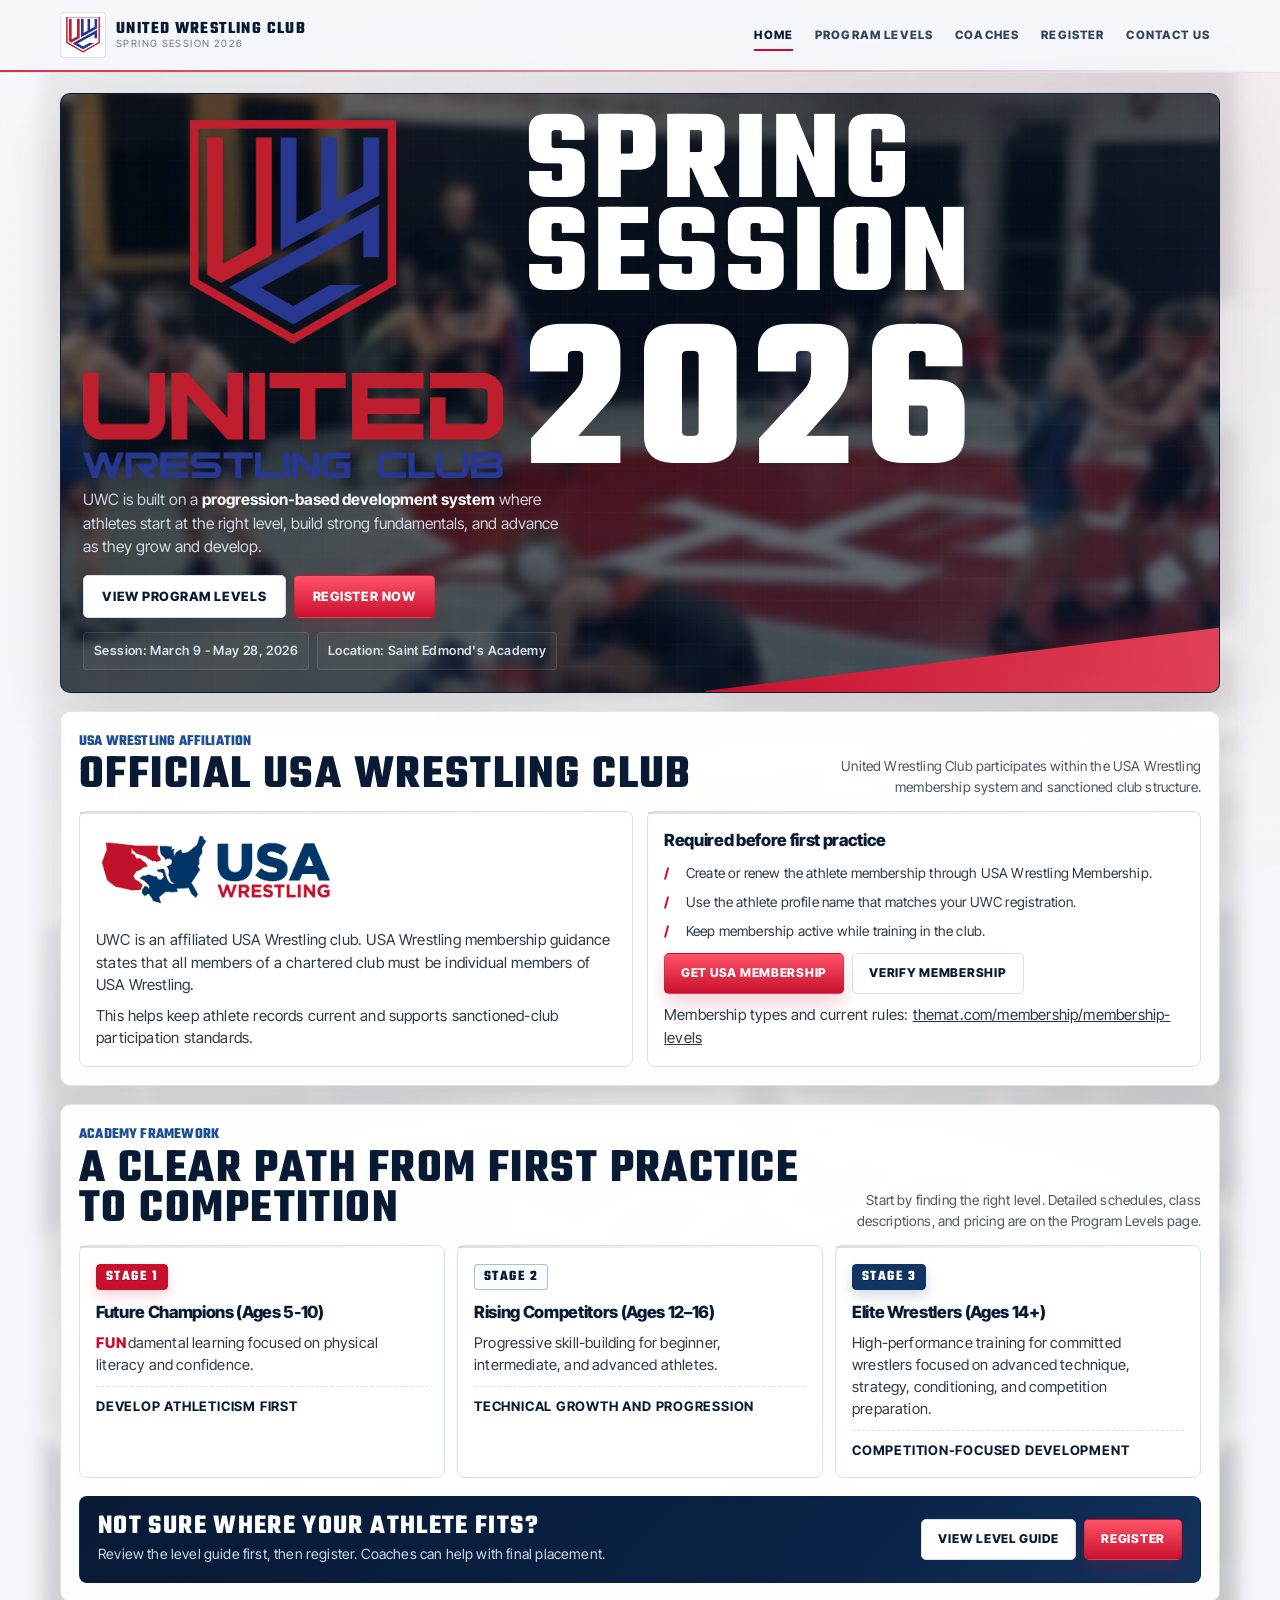
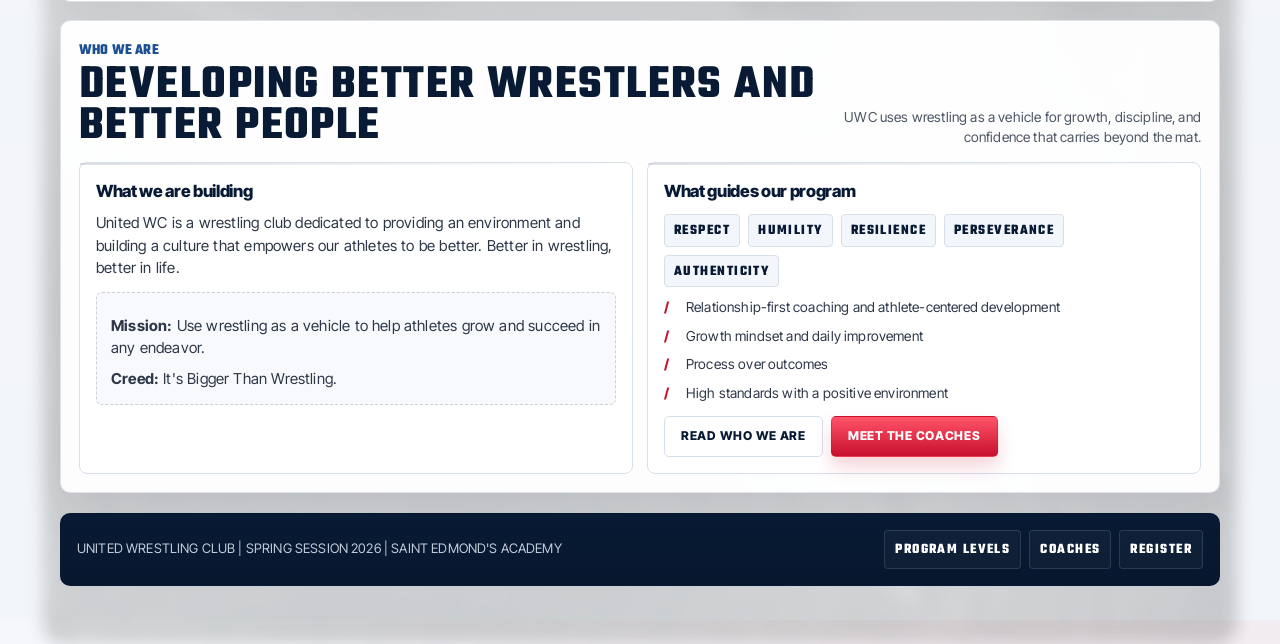
==== index.html @ 5d58609e "Apply Critter coach photo class and refresh CSS cache version" ====
<!DOCTYPE html>
<html lang="en">
<head>
  <meta charset="UTF-8" />
  <meta name="viewport" content="width=device-width, initial-scale=1.0" />
  <title>United Wrestling Club | Spring Session 2026</title>
  <meta
    name="description"
    content="United Wrestling Club Spring Session 2026. A clear youth wrestling development pathway with age-based progression. Register now for Spring Session 2026 applications."
  />
  <link rel="preconnect" href="https://fonts.googleapis.com" />
  <link rel="preconnect" href="https://fonts.gstatic.com" crossorigin />
  <link
    href="https://fonts.googleapis.com/css2?family=Inter+Tight:wght@400;500;600;700;800&amp;family=Teko:wght@500;600;700&amp;display=swap"
    rel="stylesheet"
  />
  <link rel="icon" type="image/png" sizes="32x32" href="/assets/favicon-32.png?v=2" />
  <link rel="icon" type="image/png" sizes="16x16" href="/assets/favicon-16.png?v=2" />
  <link rel="shortcut icon" href="/favicon.png?v=2" />
  <link rel="apple-touch-icon" sizes="180x180" href="/apple-touch-icon.png?v=2" />
  <link rel="stylesheet" href="styles.css?v=usa-red-29" />
</head>
<body>
  <header class="site-header">
    <div class="container nav-shell">
      <a class="brand" href="index.html" aria-label="United Wrestling Club home">
        <span class="brand-mark">
          <img src="assets/uwc-mark.png" alt="" aria-hidden="true" />
        </span>
        <span class="brand-copy">
          <strong>United Wrestling Club</strong>
          <span>Spring Session 2026</span>
        </span>
      </a>

      <nav class="site-nav" aria-label="Primary navigation">
        <a class="nav-link is-active" href="index.html" aria-current="page">HOME</a>
        <a class="nav-link" href="program.html">PROGRAM LEVELS</a>
        <a class="nav-link" href="team.html">COACHES</a>
        <a class="nav-link" href="contact.html">REGISTER</a>
        <a class="nav-link" href="contact.html#contact-us">CONTACT US</a>
      </nav>

    </div>
  </header>

  <main class="container page-shell">
    <section class="hero" aria-labelledby="hero-title">
      <div class="hero-photo-bg" aria-hidden="true"></div>
      <div class="hero-grid hero-grid-single">
        <div>
          <h1 id="hero-title">
            <span class="hero-title-lockup">
              <img class="hero-title-logo" src="assets/uwc-logo.png" alt="United Wrestling Club logo" />
              <span class="hero-title-text">
                <span class="hero-title-main">Spring Session</span>
                <span class="hero-year">2026</span>
              </span>
            </span>
          </h1>
          <p class="hero-copy">
            UWC is built on a <strong>progression-based development system</strong> where athletes
            start at the right level, build strong fundamentals, and advance as they grow and
            develop.
          </p>
          <div class="hero-actions">
            <a class="btn btn-lg btn-secondary" href="program.html">View Program Levels</a>
            <a class="btn btn-lg btn-primary" href="contact.html">Register Now</a>
          </div>

          <div class="hero-meta" aria-label="Key session details">
            <div class="meta-row">
              <span class="meta-chip">Session: March 9 - May 28, 2026</span>
              <a class="meta-chip meta-chip-link" href="location.html" aria-label="View map, parking, and entry details for Saint Edmond's Academy">
                Location: Saint Edmond's Academy
              </a>
            </div>
          </div>
        </div>
      </div>

    </section>

    <section class="section usa-membership-section" id="usa-membership" aria-labelledby="usa-membership-title">
      <div class="section-head">
        <div>
          <p class="section-kicker">USA Wrestling Affiliation</p>
          <h2 class="section-title" id="usa-membership-title">Official USA Wrestling club</h2>
        </div>
        <p class="section-note">
          United Wrestling Club participates within the USA Wrestling membership system and sanctioned
          club structure.
        </p>
      </div>

      <div class="grid-2">
        <article class="card usa-card">
          <img class="usa-logo" src="assets/usa-wrestling-logo.png" alt="USA Wrestling logo" />
          <p>
            UWC is an affiliated USA Wrestling club. USA Wrestling membership guidance states that
            all members of a chartered club must be individual members of USA Wrestling.
          </p>
          <p class="usa-supporting-note">
            This helps keep athlete records current and supports sanctioned-club participation standards.
          </p>
        </article>

        <article class="card usa-card">
          <h3>Required before first practice</h3>
          <ul class="check-list">
            <li>Create or renew the athlete membership through USA Wrestling Membership.</li>
            <li>Use the athlete profile name that matches your UWC registration.</li>
            <li>Keep membership active while training in the club.</li>
          </ul>
          <div class="hero-actions" style="margin-top:12px;">
            <a class="btn btn-md btn-primary" href="https://www.usawmembership.com/login" target="_blank" rel="noopener noreferrer">Get USA Membership</a>
            <a class="btn btn-md btn-secondary" href="https://www.usawmembership.com/verify_membership" target="_blank" rel="noopener noreferrer">Verify Membership</a>
          </div>
          <p class="micro" style="margin-top:10px;">
            Membership types and current rules: <a href="https://www.themat.com/membership/membership-levels" target="_blank" rel="noopener noreferrer">themat.com/membership/membership-levels</a>
          </p>
        </article>
      </div>
    </section>

    <section class="section" id="pipeline" aria-labelledby="pipeline-title">
      <div class="section-head">
        <div>
          <p class="section-kicker">Academy Framework</p>
          <h2 class="section-title" id="pipeline-title">A clear path from first practice to competition</h2>
        </div>
        <p class="section-note">
          Start by finding the right level. Detailed schedules, class descriptions, and pricing are on
          the Program Levels page.
        </p>
      </div>

      <div class="path-grid" aria-label="UWC athlete development pathway">
        <article class="path-card">
          <span class="path-label path-label-red">Stage 1</span>
          <h3>Future Champions (Ages 5-10)</h3>
          <p>
            <span class="fun-accent">FUN</span>damental learning focused on physical literacy and
            confidence.
          </p>
          <div class="time">Develop athleticism first</div>
        </article>

        <article class="path-card">
          <span class="path-label path-label-white">Stage 2</span>
          <h3>Rising Competitors (Ages 12–16)</h3>
          <p>
            Progressive skill-building for beginner, intermediate, and advanced athletes.
          </p>
          <div class="time">Technical growth and progression</div>
        </article>

        <article class="path-card">
          <span class="path-label path-label-blue">Stage 3</span>
          <h3>Elite Wrestlers (Ages 14+)</h3>
          <p>
            High-performance training for committed wrestlers focused on advanced technique, strategy,
            conditioning, and competition preparation.
          </p>
          <div class="time">Competition-focused development</div>
        </article>
      </div>

      <div class="cta-band">
        <div>
          <h3>Not sure where your athlete fits?</h3>
          <p>Review the level guide first, then register. Coaches can help with final placement.</p>
        </div>
        <div class="hero-actions">
          <a class="btn btn-md btn-secondary" href="program.html#levels">View Level Guide</a>
          <a class="btn btn-md btn-primary" href="contact.html">Register</a>
        </div>
      </div>
    </section>

    <section class="section" id="about-preview" aria-labelledby="about-preview-title">
      <div class="section-head">
        <div>
          <p class="section-kicker">Who We Are</p>
          <h2 class="section-title" id="about-preview-title">Developing better wrestlers and better people</h2>
        </div>
        <p class="section-note">
          UWC uses wrestling as a vehicle for growth, discipline, and confidence that carries beyond
          the mat.
        </p>
      </div>

      <div class="grid-2">
        <article class="card">
          <h3>What we are building</h3>
          <p>
            United WC is a wrestling club dedicated to providing an environment and building a culture
            that empowers our athletes to be better. Better in wrestling, better in life.
          </p>

          <div class="callout" style="margin-top:12px;">
            <p><strong>Mission:</strong> Use wrestling as a vehicle to help athletes grow and succeed in any endeavor.</p>
            <p><strong>Creed:</strong> It's Bigger Than Wrestling.</p>
          </div>
        </article>

        <article class="card">
          <h3>What guides our program</h3>
          <div class="badge-line">
            <span class="badge-soft">Respect</span>
            <span class="badge-soft">Humility</span>
            <span class="badge-soft">Resilience</span>
            <span class="badge-soft">Perseverance</span>
            <span class="badge-soft">Authenticity</span>
          </div>
          <ul class="check-list">
            <li>Relationship-first coaching and athlete-centered development</li>
            <li>Growth mindset and daily improvement</li>
            <li>Process over outcomes</li>
            <li>High standards with a positive environment</li>
          </ul>
          <div class="hero-actions" style="margin-top:12px;">
            <a class="btn btn-md btn-secondary" href="team.html#who-we-are">Read Who We Are</a>
            <a class="btn btn-md btn-primary" href="team.html">Meet the Coaches</a>
          </div>
        </article>
      </div>
    </section>

    <footer class="site-footer">
      <div class="footer-grid">
        <div class="footer-copy">
          United Wrestling Club | Spring Session 2026 | Saint Edmond's Academy
        </div>
        <div class="footer-links" aria-label="Footer links">
          <a href="program.html">PROGRAM LEVELS</a>
          <a href="team.html">COACHES</a>
          <a href="contact.html">REGISTER</a>
        </div>
      </div>
    </footer>
  </main>
</body>
</html>
---- styles.css ----
:root {
  --navy-950: #071427;
  --navy-900: #0b1f3d;
  --navy-800: #123462;
  --navy-700: #1d4f93;
  --navy-100: #eaf2ff;
  --navy-050: #f4f8ff;
  --ink-900: #0f1726;
  --ink-700: #334155;
  --ink-500: #64748b;
  --line: #dbe6f6;
  --line-strong: #c8d8f0;
  --orange-500: #c8102e;
  --orange-400: #ef233c;
  --white: #ffffff;
  --success: #1b8a5a;
  --danger: #b91c1c;
  --radius-sm: 12px;
  --radius-md: 18px;
  --radius-lg: 28px;
  --shadow-sm: 0 8px 18px rgba(14, 31, 56, 0.08);
  --shadow-md: 0 18px 40px rgba(10, 28, 56, 0.1);
  --shadow-lg: 0 32px 80px rgba(8, 19, 40, 0.14);
  --max-width: 1160px;
}

* {
  box-sizing: border-box;
}

html {
  scroll-behavior: smooth;
}

body {
  margin: 0;
  color: var(--ink-900);
  background:
    radial-gradient(circle at 8% 4%, rgba(18, 52, 98, 0.06), transparent 34%),
    radial-gradient(circle at 88% 10%, rgba(200, 16, 46, 0.12), transparent 36%),
    linear-gradient(180deg, #fbfdff 0%, #f5f9ff 45%, #f8fbff 100%);
  font-family: "Plus Jakarta Sans", sans-serif;
  line-height: 1.45;
}

body::before {
  content: "";
  position: fixed;
  inset: 0;
  pointer-events: none;
  opacity: 0.22;
  background-image:
    linear-gradient(rgba(10, 31, 61, 0.03) 1px, transparent 1px),
    linear-gradient(90deg, rgba(10, 31, 61, 0.03) 1px, transparent 1px);
  background-size: 28px 28px;
  mask-image: radial-gradient(circle at center, black 28%, transparent 100%);
}

a {
  color: inherit;
}

img {
  max-width: 100%;
  display: block;
}

.container {
  width: min(var(--max-width), 92vw);
  margin: 0 auto;
}

.site-header {
  position: sticky;
  top: 0;
  z-index: 40;
  backdrop-filter: blur(10px);
  background: rgba(248, 251, 255, 0.82);
  border-bottom: 1px solid rgba(200, 216, 240, 0.65);
}

.nav-shell {
  min-height: 74px;
  display: flex;
  align-items: center;
  justify-content: space-between;
  gap: 16px;
  padding: 10px 0;
}

.brand {
  display: inline-flex;
  align-items: center;
  gap: 12px;
  text-decoration: none;
  min-width: 0;
}

.brand-mark {
  width: 44px;
  height: 44px;
  border-radius: 12px;
  display: grid;
  place-items: center;
  background: linear-gradient(160deg, var(--navy-800), var(--navy-900));
  color: var(--white);
  box-shadow: inset 0 1px 0 rgba(255, 255, 255, 0.12);
  font-family: "Bebas Neue", sans-serif;
  letter-spacing: 1px;
  font-size: 1.35rem;
}

.brand-copy {
  display: grid;
  gap: 1px;
}

.brand-copy strong {
  color: var(--navy-900);
  font-size: 0.98rem;
  line-height: 1.1;
}

.brand-copy span {
  color: var(--ink-500);
  font-size: 0.78rem;
  line-height: 1.15;
}

.site-nav {
  display: flex;
  align-items: center;
  gap: 6px;
  flex-wrap: wrap;
  justify-content: center;
}

.nav-link {
  text-decoration: none;
  color: var(--ink-700);
  font-weight: 600;
  font-size: 0.93rem;
  padding: 9px 12px;
  border-radius: 999px;
  transition: background-color 120ms ease, color 120ms ease, transform 120ms ease;
}

.nav-link:hover {
  background: var(--white);
  color: var(--navy-900);
}

.nav-link.is-active {
  color: var(--navy-900);
  background: rgba(18, 52, 98, 0.08);
}

.header-actions {
  display: flex;
  align-items: center;
  gap: 10px;
}

.btn {
  display: inline-flex;
  align-items: center;
  justify-content: center;
  gap: 8px;
  border: 1px solid transparent;
  border-radius: 999px;
  text-decoration: none;
  font-weight: 700;
  line-height: 1;
  cursor: pointer;
  transition: transform 120ms ease, box-shadow 120ms ease, background-color 120ms ease, border-color 120ms ease;
}

.btn:hover {
  transform: translateY(-1px);
}

.btn:focus-visible {
  outline: 3px solid rgba(29, 79, 147, 0.28);
  outline-offset: 2px;
}

.btn-sm {
  padding: 11px 14px;
  font-size: 0.9rem;
}

.btn-md {
  padding: 13px 18px;
  font-size: 0.95rem;
}

.btn-lg {
  padding: 14px 20px;
  font-size: 0.98rem;
}

.btn-primary {
  color: #081a34;
  background: linear-gradient(180deg, var(--orange-400), var(--orange-500));
  box-shadow: 0 10px 24px rgba(200, 16, 46, 0.24);
}

.btn-secondary {
  color: var(--navy-900);
  background: var(--white);
  border-color: var(--line);
  box-shadow: var(--shadow-sm);
}

.btn-ghost {
  color: var(--navy-900);
  background: rgba(18, 52, 98, 0.05);
  border-color: rgba(18, 52, 98, 0.1);
}

.pill {
  display: inline-flex;
  align-items: center;
  gap: 8px;
  padding: 7px 12px;
  border-radius: 999px;
  border: 1px solid rgba(18, 52, 98, 0.12);
  color: var(--navy-800);
  background: rgba(18, 52, 98, 0.04);
  font-weight: 700;
  font-size: 0.82rem;
  letter-spacing: 0.02em;
}

.pill::before {
  content: "";
  width: 8px;
  height: 8px;
  border-radius: 999px;
  background: var(--orange-500);
  box-shadow: 0 0 0 5px rgba(200, 16, 46, 0.16);
}

.page-shell {
  position: relative;
  z-index: 1;
  padding: 22px 0 44px;
}

.page-shell > * {
  position: relative;
  z-index: 1;
}

.page-shell::before {
  content: "";
  position: absolute;
  inset: 8px 0 8px 0;
  z-index: 0;
  pointer-events: none;
  border-radius: 20px;
  background:
    radial-gradient(circle at 18% 20%, rgba(255, 255, 255, 0.72), rgba(255, 255, 255, 0.38) 44%, rgba(255,255,255,0.10) 72%),
    url("assets/Kids.png") center center / cover no-repeat;
  filter: blur(8px) saturate(0.95);
  transform: scale(1.03);
  opacity: 0.24;
}

.hero {
  position: relative;
  overflow: hidden;
  border-radius: var(--radius-lg);
  border: 1px solid rgba(200, 216, 240, 0.9);
  background:
    radial-gradient(circle at 85% 16%, rgba(200, 16, 46, 0.16), transparent 44%),
    linear-gradient(180deg, rgba(255, 255, 255, 0.95), rgba(244, 248, 255, 0.92));
  box-shadow: var(--shadow-lg);
}

.hero::before {
  content: "";
  position: absolute;
  right: -120px;
  top: -120px;
  width: 340px;
  height: 340px;
  border-radius: 999px;
  background: radial-gradient(circle, rgba(18, 52, 98, 0.12), rgba(18, 52, 98, 0));
}

.hero::after {
  content: "";
  position: absolute;
  left: 50%;
  right: -24px;
  bottom: -70px;
  height: 120px;
  background: linear-gradient(90deg, rgba(200, 16, 46, 0.9), rgba(239, 75, 97, 0.9));
  transform: rotate(-5deg);
  opacity: 0.85;
}

.hero-grid {
  position: relative;
  z-index: 1;
  display: grid;
  grid-template-columns: 1.18fr 0.82fr;
  gap: 24px;
  padding: 26px;
}

.hero h1 {
  margin: 10px 0 10px;
  color: var(--navy-900);
  font-family: "Bebas Neue", sans-serif;
  letter-spacing: 0.02em;
  line-height: 0.92;
  font-size: clamp(2.4rem, 6vw, 4.9rem);
}

.hero-copy {
  margin: 0;
  max-width: 52ch;
  color: var(--ink-700);
  font-size: 1rem;
}

.hero-copy strong {
  color: var(--navy-900);
}

.hero-meta {
  margin-top: 16px;
  display: grid;
  gap: 10px;
}

.meta-row {
  display: flex;
  flex-wrap: wrap;
  gap: 8px;
}

.meta-chip {
  border-radius: 999px;
  padding: 8px 11px;
  background: var(--white);
  border: 1px solid var(--line);
  color: var(--ink-700);
  font-weight: 600;
  font-size: 0.86rem;
  box-shadow: var(--shadow-sm);
}

.meta-chip-link {
  text-decoration: none;
  transition: transform 120ms ease, border-color 120ms ease, color 120ms ease;
}

.meta-chip-link:hover {
  transform: translateY(-1px);
  border-color: rgba(29, 79, 147, 0.28);
  color: var(--navy-900);
}

.meta-chip-link:focus-visible {
  outline: 3px solid rgba(29, 79, 147, 0.24);
  outline-offset: 2px;
}

.hero-actions {
  margin-top: 18px;
  display: flex;
  flex-wrap: wrap;
  gap: 10px;
}

.hero-side-card {
  align-self: stretch;
  background: linear-gradient(180deg, #0f2b53 0%, #091d3a 100%);
  color: var(--white);
  border-radius: 22px;
  padding: 18px;
  border: 1px solid rgba(255, 255, 255, 0.1);
  box-shadow: inset 0 1px 0 rgba(255, 255, 255, 0.08);
  display: grid;
  gap: 12px;
}

.hero-side-card h2 {
  margin: 0;
  font-family: "Bebas Neue", sans-serif;
  letter-spacing: 0.04em;
  line-height: 1;
  font-size: 2rem;
}

.hero-side-card p {
  margin: 0;
  color: rgba(234, 242, 255, 0.92);
  font-size: 0.95rem;
}

.stack-list {
  display: grid;
  gap: 10px;
  margin: 0;
  padding: 0;
  list-style: none;
}

.stack-list li {
  display: grid;
  grid-template-columns: auto 1fr;
  gap: 10px;
  align-items: start;
  padding: 10px 12px;
  border-radius: 14px;
  background: rgba(255, 255, 255, 0.05);
  border: 1px solid rgba(255, 255, 255, 0.08);
}

.stack-list .label {
  color: rgba(234, 242, 255, 0.78);
  font-size: 0.82rem;
  font-weight: 700;
  text-transform: uppercase;
  letter-spacing: 0.06em;
}

.stack-list .value {
  color: var(--white);
  font-weight: 700;
  font-size: 0.94rem;
}

.section {
  margin-top: 18px;
  border-radius: 24px;
  border: 1px solid rgba(200, 216, 240, 0.9);
  background: rgba(255, 255, 255, 0.88);
  box-shadow: var(--shadow-md);
  padding: 22px;
}

.section-head {
  display: flex;
  justify-content: space-between;
  align-items: end;
  gap: 12px;
  margin-bottom: 16px;
}

.section-kicker {
  margin: 0;
  color: var(--navy-700);
  font-weight: 700;
  letter-spacing: 0.08em;
  text-transform: uppercase;
  font-size: 0.78rem;
}

.section-title {
  margin: 4px 0 0;
  color: var(--navy-900);
  font-family: "Bebas Neue", sans-serif;
  line-height: 0.95;
  letter-spacing: 0.03em;
  font-size: clamp(1.7rem, 4vw, 2.5rem);
}

.section-note {
  margin: 0;
  color: var(--ink-500);
  font-size: 0.92rem;
  max-width: 42ch;
  text-align: right;
}

.grid-3 {
  display: grid;
  grid-template-columns: repeat(3, minmax(0, 1fr));
  gap: 14px;
}

.grid-2 {
  display: grid;
  grid-template-columns: repeat(2, minmax(0, 1fr));
  gap: 14px;
}

.card {
  border-radius: 18px;
  border: 1px solid var(--line);
  background: linear-gradient(180deg, var(--white), #fbfdff);
  padding: 16px;
  box-shadow: var(--shadow-sm);
}

.card h3 {
  margin: 0;
  color: var(--navy-900);
  font-size: 1.05rem;
}

.card p {
  margin: 8px 0 0;
  color: var(--ink-700);
  font-size: 0.94rem;
}

.usa-membership-section .grid-2 {
  align-items: stretch;
}

.usa-card {
  display: flex;
  flex-direction: column;
}

.usa-logo {
  width: min(100%, 240px);
  height: auto;
  margin: 0 0 10px;
}

.usa-supporting-note {
  color: var(--ink-500);
  font-size: 0.86rem;
}

.card-link {
  display: block;
  text-decoration: none;
}

.card-link .card {
  height: 100%;
  transition: transform 140ms ease, box-shadow 140ms ease, border-color 140ms ease;
}

.card-link:hover .card {
  transform: translateY(-2px);
  box-shadow: var(--shadow-md);
  border-color: var(--line-strong);
}

.card-link h3 {
  display: flex;
  justify-content: space-between;
  align-items: center;
  gap: 8px;
}

.card-link h3::after {
  content: "See more";
  font-size: 0.75rem;
  font-weight: 700;
  color: var(--navy-700);
  letter-spacing: 0.03em;
}

.stat-grid {
  display: grid;
  grid-template-columns: repeat(4, minmax(0, 1fr));
  gap: 12px;
}

.stat {
  border-radius: 16px;
  border: 1px solid var(--line);
  background: var(--white);
  padding: 14px;
  box-shadow: var(--shadow-sm);
}

.stat .label {
  color: var(--ink-500);
  font-size: 0.78rem;
  letter-spacing: 0.08em;
  text-transform: uppercase;
  font-weight: 700;
}

.stat .value {
  margin-top: 6px;
  color: var(--navy-900);
  font-family: "Bebas Neue", sans-serif;
  font-size: 1.8rem;
  line-height: 0.95;
  letter-spacing: 0.03em;
}

.stat .sub {
  margin-top: 4px;
  color: var(--ink-700);
  font-size: 0.86rem;
}

.path-grid {
  display: grid;
  grid-template-columns: repeat(3, minmax(0, 1fr));
  gap: 12px;
}

.path-card {
  border-radius: 18px;
  border: 1px solid var(--line);
  background:
    linear-gradient(180deg, rgba(255, 255, 255, 0.98), rgba(247, 250, 255, 0.98));
  padding: 16px;
  box-shadow: var(--shadow-sm);
}

.path-label {
  display: inline-flex;
  align-items: center;
  gap: 8px;
  border-radius: 999px;
  padding: 7px 12px;
  border: 1px solid var(--line);
  background: rgba(18, 52, 98, 0.03);
  font-size: 0.84rem;
  font-weight: 800;
  text-transform: uppercase;
  letter-spacing: 0.06em;
  line-height: 1;
  color: var(--navy-700);
}

.path-label-red {
  background: #c8102e !important;
  border-color: #c8102e !important;
  color: #ffffff !important;
  box-shadow: 0 6px 14px rgba(200, 16, 46, 0.18);
  text-shadow: 0 1px 0 rgba(0, 0, 0, 0.12);
}

.path-label-white {
  background: #f8fbff !important;
  border-color: rgba(8, 26, 52, 0.28) !important;
  color: var(--navy-900) !important;
}

.path-label-blue {
  background: #123462 !important;
  border-color: #123462 !important;
  color: #ffffff !important;
  box-shadow: 0 6px 14px rgba(18, 52, 98, 0.18);
  text-shadow: 0 1px 0 rgba(0, 0, 0, 0.14);
}

.path-card h3 {
  margin: 10px 0 0;
  color: var(--navy-900);
  font-size: 1.05rem;
}

.path-card p {
  margin: 7px 0 0;
  color: var(--ink-700);
  font-size: 0.92rem;
}

.fun-accent {
  color: var(--orange-500);
  font-weight: 800;
  letter-spacing: 0.08em;
  text-transform: uppercase;
}

.path-card .time {
  margin-top: 10px;
  padding-top: 10px;
  border-top: 1px dashed var(--line);
  color: var(--navy-900);
  font-weight: 700;
  font-size: 0.9rem;
}

.timeline {
  display: grid;
  gap: 10px;
  margin: 0;
  padding: 0;
  list-style: none;
}

.timeline li {
  display: grid;
  grid-template-columns: 120px 1fr;
  gap: 12px;
  align-items: start;
  border-radius: 14px;
  padding: 12px;
  border: 1px solid var(--line);
  background: var(--white);
}

.timeline .date {
  color: var(--navy-900);
  font-weight: 800;
  font-size: 0.86rem;
}

.timeline .desc {
  color: var(--ink-700);
  font-size: 0.92rem;
}

.cta-band {
  margin-top: 18px;
  border-radius: 20px;
  padding: 18px;
  border: 1px solid rgba(18, 52, 98, 0.1);
  background:
    radial-gradient(circle at 100% 0%, rgba(200, 16, 46, 0.12), transparent 40%),
    linear-gradient(180deg, rgba(18, 52, 98, 0.03), rgba(18, 52, 98, 0.01));
  display: flex;
  align-items: center;
  justify-content: space-between;
  gap: 14px;
}

.cta-band h3 {
  margin: 0;
  color: var(--navy-900);
  font-size: 1.15rem;
}

.cta-band p {
  margin: 4px 0 0;
  color: var(--ink-700);
  font-size: 0.92rem;
}

.cta-band .hero-actions {
  margin-top: 0;
}

.page-hero {
  border-radius: 24px;
  border: 1px solid rgba(200, 216, 240, 0.9);
  background:
    radial-gradient(circle at 85% 12%, rgba(200, 16, 46, 0.14), transparent 40%),
    linear-gradient(180deg, rgba(255,255,255,0.98), rgba(246,250,255,0.94));
  box-shadow: var(--shadow-md);
  padding: 22px;
}

.page-hero h1 {
  margin: 10px 0 8px;
  color: var(--navy-900);
  font-family: "Bebas Neue", sans-serif;
  font-size: clamp(2rem, 4.8vw, 3.6rem);
  line-height: 0.95;
  letter-spacing: 0.03em;
}

.page-hero p {
  margin: 0;
  max-width: 68ch;
  color: var(--ink-700);
}

.subnav {
  margin-top: 14px;
  display: flex;
  flex-wrap: wrap;
  gap: 8px;
}

.subnav a {
  text-decoration: none;
  padding: 9px 12px;
  border-radius: 999px;
  border: 1px solid var(--line);
  background: var(--white);
  color: var(--navy-900);
  font-weight: 700;
  font-size: 0.85rem;
  box-shadow: var(--shadow-sm);
}

.schedule-grid {
  display: grid;
  grid-template-columns: repeat(2, minmax(0, 1fr));
  gap: 14px;
}

.schedule-card {
  border-radius: 18px;
  border: 1px solid var(--line);
  background: linear-gradient(180deg, #ffffff, #f8fbff);
  padding: 16px;
  box-shadow: var(--shadow-sm);
  position: relative;
  overflow: hidden;
}

.schedule-card::before {
  content: "";
  position: absolute;
  inset: 0 auto 0 0;
  width: 4px;
  background: var(--orange-500);
}

.schedule-card h3 {
  margin: 0;
  color: var(--navy-900);
  font-size: 1.08rem;
}

.schedule-card .age {
  margin-top: 4px;
  color: var(--navy-700);
  font-weight: 700;
  font-size: 0.9rem;
}

.schedule-card .time {
  margin-top: 10px;
  color: var(--ink-900);
  font-weight: 800;
  font-size: 0.96rem;
}

.schedule-card .track {
  margin-top: 6px;
  color: var(--ink-700);
  font-size: 0.9rem;
}

.spots-line {
  margin-top: 10px;
  display: inline-flex;
  align-items: center;
  gap: 6px;
  padding: 6px 10px;
  border-radius: 999px;
  border: 1px solid var(--line);
  background: #f8fbff;
  color: var(--navy-900);
  font-size: 0.82rem;
  font-weight: 700;
}

.spots-line strong {
  color: var(--red-500);
  font-weight: 800;
}

.spots-line.is-low {
  border-color: rgba(200, 16, 46, 0.36);
  background: #fff4f6;
  color: #8a1730;
}

.spots-line.is-full {
  border-color: rgba(200, 16, 46, 0.36);
  background: #fff4f6;
  color: #8a1730;
}

.spots-line.is-full strong {
  color: #8a1730;
}

.level-grid {
  display: grid;
  grid-template-columns: repeat(3, minmax(0, 1fr));
  gap: 12px;
}

.level-card {
  border-radius: 16px;
  border: 1px solid var(--line);
  background: var(--white);
  box-shadow: var(--shadow-sm);
  padding: 14px;
}

.level-badge {
  display: inline-flex;
  align-items: center;
  gap: 8px;
  font-weight: 800;
  color: var(--navy-900);
  font-size: 0.9rem;
}

.level-dot {
  width: 10px;
  height: 10px;
  border-radius: 999px;
}

.level-dot.red { background: #ef4444; }
.level-dot.white { background: #ffffff; border: 1px solid #94a3b8; }
.level-dot.blue { background: #3b82f6; }

.level-card p {
  margin: 8px 0 0;
  color: var(--ink-700);
  font-size: 0.9rem;
}

.level-details {
  margin-top: 8px;
}

.level-details summary {
  list-style: none;
}

.level-details summary::-webkit-details-marker {
  display: none;
}

.level-details-link {
  display: inline-flex;
  align-items: center;
  gap: 6px;
  cursor: pointer;
  color: var(--navy-700);
  font-weight: 700;
  font-size: 0.85rem;
  text-decoration: underline;
  text-underline-offset: 2px;
}

.level-details-link::after {
  content: "+";
  display: inline-block;
  font-family: "Teko", sans-serif;
  font-size: 0.95rem;
  line-height: 1;
  text-decoration: none;
}

.level-details[open] .level-details-link::after {
  content: "-";
}

.level-details-copy {
  margin-top: 10px;
  padding-top: 10px;
  border-top: 1px solid var(--line);
}

.level-details-copy p {
  margin: 0 0 10px;
  color: var(--ink-700);
  font-size: 0.86rem;
  line-height: 1.35;
}

.level-details-copy p:last-child {
  margin-bottom: 0;
}

.pricing-grid {
  display: grid;
  grid-template-columns: repeat(4, minmax(0, 1fr));
  gap: 12px;
}

.price-tile {
  border-radius: 16px;
  border: 1px solid var(--line);
  background: linear-gradient(180deg, #ffffff, #f8fbff);
  padding: 14px;
  box-shadow: var(--shadow-sm);
}

.price-tile.highlight {
  border-color: rgba(200, 16, 46, 0.3);
  background:
    radial-gradient(circle at 100% 0%, rgba(200, 16, 46, 0.08), transparent 40%),
    linear-gradient(180deg, #fff8fa, #fff2f6);
}

.price-tile .label {
  color: var(--ink-500);
  text-transform: uppercase;
  letter-spacing: 0.08em;
  font-size: 0.76rem;
  font-weight: 700;
}

.price-tile .amount {
  margin-top: 8px;
  color: var(--navy-900);
  font-family: "Bebas Neue", sans-serif;
  letter-spacing: 0.03em;
  line-height: 0.95;
  font-size: 2rem;
}

.price-tile .note {
  margin-top: 6px;
  color: var(--ink-700);
  font-size: 0.88rem;
}

.callout {
  border-radius: 16px;
  border: 1px solid rgba(18, 52, 98, 0.1);
  background:
    radial-gradient(circle at 100% 0%, rgba(18, 52, 98, 0.06), transparent 40%),
    linear-gradient(180deg, rgba(18, 52, 98, 0.03), rgba(18, 52, 98, 0.01));
  padding: 14px;
  color: var(--ink-700);
}

.location-actions {
  margin-top: 14px;
}

.location-map-wrap {
  border-radius: 16px;
  overflow: hidden;
  border: 1px solid var(--line);
  box-shadow: var(--shadow-sm);
  background: var(--white);
}

.location-map-frame {
  display: block;
  width: 100%;
  min-height: 420px;
  border: 0;
}

.location-card p {
  margin-bottom: 12px;
}

.location-image-placeholder {
  min-height: 190px;
  border-radius: 14px;
  border: 1px dashed rgba(29, 79, 147, 0.36);
  background:
    linear-gradient(180deg, rgba(18, 52, 98, 0.04), rgba(18, 52, 98, 0.02));
  color: var(--ink-500);
  display: grid;
  place-items: center;
  text-align: center;
  font-size: 0.88rem;
  font-weight: 700;
  padding: 14px;
}

.coach-grid {
  display: grid;
  grid-template-columns: repeat(3, minmax(0, 1fr));
  gap: 12px;
  align-items: stretch;
}

.coach-featured-grid {
  display: grid;
  grid-template-columns: repeat(2, minmax(0, 1fr));
  gap: 12px;
  margin-bottom: 12px;
  align-items: stretch;
}

.coach-grid-label {
  margin: 2px 0 10px;
  color: var(--ink-500);
  font-size: 0.85rem;
  text-transform: uppercase;
  letter-spacing: 0.14em;
}

.coach-hint {
  margin: 0 0 12px;
  color: var(--ink-500);
  font-size: 0.9rem;
}

.coach-card {
  border-radius: 16px;
  border: 1px solid var(--line);
  background: var(--white);
  box-shadow: var(--shadow-sm);
  padding: 14px;
  display: flex;
  flex-direction: column;
  min-height: 430px;
  height: 100%;
}

.coach-card-featured {
  padding: 14px;
}

.coach-details {
  margin: 0;
  display: flex;
  flex-direction: column;
  flex: 1 1 auto;
}

.coach-summary {
  display: grid;
  grid-template-columns: 1fr auto;
  align-items: center;
  gap: 10px;
  cursor: pointer;
  list-style: none;
  min-height: 54px;
}

.coach-summary::-webkit-details-marker {
  display: none;
}

.coach-summary::marker {
  content: "";
}

.coach-summary-text {
  display: block;
  min-width: 0;
}

.coach-photo {
  display: block;
  width: min(100%, 228px);
  aspect-ratio: 4 / 5;
  object-fit: cover;
  object-position: center top;
  border-radius: 10px;
  border: 1px solid var(--line);
  margin: 0 auto 10px;
  background: #eef2f7;
}

.coach-photo-placeholder {
  display: grid;
  place-items: center;
  color: var(--ink-500);
  font-size: 0.72rem;
  font-weight: 700;
  letter-spacing: 0.08em;
  text-transform: uppercase;
  border-style: dashed;
  background:
    linear-gradient(180deg, rgba(18, 52, 98, 0.05), rgba(18, 52, 98, 0.02));
}

.coach-photo-jane {
  /* Shift visual crop left so Jane's face (right side of source image) stays fully visible. */
  object-position: 73% center;
}

.coach-photo-chris {
  object-position: center 20%;
}

.coach-photo-gary {
  object-position: center 18%;
}

.coach-photo-critter {
  object-position: center 18%;
}

.coach-role {
  margin: 0 0 4px;
  font-family: "Teko", sans-serif;
  color: var(--navy-700);
  font-size: 0.86rem;
  letter-spacing: 0.12em;
  text-transform: uppercase;
}

.coach-name {
  display: block;
  margin: 0;
  color: var(--navy-900);
  font-size: 1rem;
  font-weight: 800;
  letter-spacing: -0.02em;
  line-height: 1.1;
}

.coach-toggle {
  width: 24px;
  height: 24px;
  border-radius: 999px;
  border: 1px solid var(--line);
  color: var(--navy-700);
  background: #fff;
  display: grid;
  place-items: center;
  flex: 0 0 auto;
}

.coach-toggle::before {
  content: "+";
  font-family: "Teko", sans-serif;
  font-size: 1rem;
  line-height: 1;
}

.coach-details[open] .coach-toggle::before {
  content: "-";
}

.coach-summary:hover .coach-name {
  color: var(--orange-500);
}

.coach-summary:focus-visible {
  outline: 2px solid rgba(8, 26, 52, 0.25);
  outline-offset: 3px;
  border-radius: 8px;
}

.coach-panel {
  margin-top: 10px;
  padding-top: 10px;
  border-top: 1px solid var(--line);
}

.coach-card p {
  color: var(--ink-500);
  font-size: 0.85rem;
}

.coach-bio {
  margin: 8px 0 0;
  color: var(--ink-700);
  font-size: 0.88rem;
  line-height: 1.35;
}

.coach-results {
  margin: 10px 0 0;
  padding: 0;
  list-style: none;
  display: grid;
  gap: 6px;
}

.coach-results li {
  position: relative;
  padding-left: 12px;
  color: var(--ink-700);
  font-size: 0.84rem;
  line-height: 1.3;
}

.coach-results li::before {
  content: "";
  position: absolute;
  left: 0;
  top: 0.45rem;
  width: 4px;
  height: 4px;
  border-radius: 999px;
  background: var(--orange-500);
}

.location-panel {
  display: grid;
  grid-template-columns: 1.05fr 0.95fr;
  gap: 14px;
}

.location-box {
  border-radius: 18px;
  border: 1px solid var(--line);
  background: var(--white);
  box-shadow: var(--shadow-sm);
  padding: 16px;
}

.location-box h3 {
  margin: 0;
  color: var(--navy-900);
  font-size: 1.08rem;
}

.location-box p {
  margin: 8px 0 0;
  color: var(--ink-700);
  font-size: 0.93rem;
}

.check-list {
  margin: 10px 0 0;
  padding: 0;
  list-style: none;
  display: grid;
  gap: 8px;
}

.check-list li {
  display: grid;
  grid-template-columns: 18px 1fr;
  gap: 8px;
  color: var(--ink-700);
  font-size: 0.9rem;
}

.check-list li::before {
  content: ">";
  color: var(--orange-500);
  font-weight: 800;
}

.form-shell {
  display: grid;
  grid-template-columns: 1.08fr 0.92fr;
  gap: 14px;
}

.form-card,
.info-card {
  border-radius: 18px;
  border: 1px solid var(--line);
  background: var(--white);
  box-shadow: var(--shadow-sm);
  padding: 16px;
}

.form-card h3,
.info-card h3 {
  margin: 0;
  color: var(--navy-900);
  font-size: 1.06rem;
}

.form-card p,
.info-card p {
  margin: 8px 0 0;
  color: var(--ink-700);
  font-size: 0.9rem;
}

.form-grid {
  margin-top: 14px;
  display: grid;
  gap: 10px;
}

.honeypot-field {
  position: absolute !important;
  left: -9999px !important;
  width: 1px !important;
  height: 1px !important;
  opacity: 0 !important;
  pointer-events: none !important;
}

.form-status-banner {
  margin: 12px 0 0;
  border-radius: 12px;
  border: 1px solid var(--line);
  padding: 11px 12px;
  font-size: 0.9rem;
  line-height: 1.35;
}

.form-status-banner strong {
  color: inherit;
}

.form-status-banner.is-success {
  background: rgba(15, 118, 110, 0.06);
  border-color: rgba(15, 118, 110, 0.25);
  color: #0f766e;
}

.form-status-banner.is-warning {
  background: rgba(217, 119, 6, 0.06);
  border-color: rgba(217, 119, 6, 0.25);
  color: #b45309;
}

.form-status-banner.is-error {
  background: rgba(200, 16, 46, 0.05);
  border-color: rgba(200, 16, 46, 0.25);
  color: #b91c1c;
}

.field-row {
  display: grid;
  grid-template-columns: 1fr 1fr;
  gap: 10px;
}

label {
  display: grid;
  gap: 6px;
  color: var(--ink-700);
  font-size: 0.85rem;
  font-weight: 600;
}

input,
select,
textarea {
  width: 100%;
  border-radius: 12px;
  border: 1px solid var(--line-strong);
  background: #fbfdff;
  padding: 11px 12px;
  color: var(--ink-900);
  font: inherit;
}

textarea {
  min-height: 110px;
  resize: vertical;
}

input:focus-visible,
select:focus-visible,
textarea:focus-visible {
  outline: 3px solid rgba(29, 79, 147, 0.16);
  outline-offset: 1px;
  border-color: rgba(29, 79, 147, 0.38);
}

.form-actions {
  margin-top: 6px;
  display: flex;
  flex-wrap: wrap;
  gap: 10px;
}

.micro {
  margin-top: 10px;
  color: var(--ink-500);
  font-size: 0.8rem;
}

.badge-line {
  margin-top: 10px;
  display: flex;
  flex-wrap: wrap;
  gap: 8px;
}

.badge-soft {
  display: inline-flex;
  align-items: center;
  padding: 7px 10px;
  border-radius: 999px;
  border: 1px solid var(--line);
  background: #f8fbff;
  color: var(--navy-900);
  font-weight: 700;
  font-size: 0.8rem;
}

.faq-list {
  margin: 12px 0 0;
  padding: 0;
  list-style: none;
  display: grid;
  gap: 10px;
}

.faq-list li {
  border-radius: 12px;
  border: 1px solid var(--line);
  background: #fbfdff;
  padding: 12px;
}

.faq-list strong {
  display: block;
  color: var(--navy-900);
  font-size: 0.88rem;
}

.faq-list span {
  display: block;
  margin-top: 5px;
  color: var(--ink-700);
  font-size: 0.86rem;
}

.site-footer {
  margin-top: 20px;
  border-radius: 20px;
  border: 1px solid rgba(200, 216, 240, 0.9);
  background: rgba(255, 255, 255, 0.9);
  box-shadow: var(--shadow-sm);
  padding: 16px;
}

.footer-grid {
  display: flex;
  align-items: center;
  justify-content: space-between;
  gap: 12px;
  flex-wrap: wrap;
}

.footer-copy {
  color: var(--ink-700);
  font-size: 0.86rem;
}

.footer-links {
  display: flex;
  flex-wrap: wrap;
  gap: 8px;
}

.footer-links a {
  text-decoration: none;
  color: var(--navy-900);
  font-weight: 700;
  font-size: 0.84rem;
  padding: 8px 10px;
  border-radius: 999px;
  border: 1px solid var(--line);
  background: var(--white);
}

.muted {
  color: var(--ink-500);
}

.divider {
  height: 1px;
  margin: 14px 0;
  background: linear-gradient(90deg, transparent, var(--line), transparent);
}

@media (max-width: 1040px) {
  .hero-grid,
  .form-shell,
  .location-panel {
    grid-template-columns: 1fr;
  }

  .hero::after {
    left: 30%;
  }

  .coach-grid {
    grid-template-columns: repeat(2, minmax(0, 1fr));
  }

  .coach-featured-grid {
    grid-template-columns: 1fr;
  }
}

@media (max-width: 860px) {
  .nav-shell {
    align-items: flex-start;
    flex-wrap: wrap;
  }

  .site-nav {
    order: 3;
    width: 100%;
    justify-content: flex-start;
  }

  .header-actions {
    margin-left: auto;
  }

  .grid-3,
  .path-grid,
  .level-grid,
  .pricing-grid,
  .stat-grid {
    grid-template-columns: repeat(2, minmax(0, 1fr));
  }

  .schedule-grid {
    grid-template-columns: 1fr;
  }

  .section-head {
    align-items: flex-start;
    flex-direction: column;
  }

  .section-note {
    text-align: left;
  }
}

@media (max-width: 620px) {
  .page-shell {
    padding-top: 14px;
  }

  .hero-grid,
  .section,
  .page-hero,
  .site-footer {
    padding: 16px;
  }

  .hero {
    border-radius: 20px;
  }

  .hero::after {
    left: 12%;
    right: -40px;
    bottom: -78px;
    height: 110px;
  }

  .hero-actions,
  .cta-band,
  .form-actions,
  .footer-grid {
    flex-direction: column;
    align-items: stretch;
  }

  .btn,
  .header-actions .btn {
    width: 100%;
  }

  .field-row,
  .grid-2,
  .grid-3,
  .path-grid,
  .level-grid,
  .pricing-grid,
  .coach-featured-grid,
  .coach-grid,
  .stat-grid {
    grid-template-columns: 1fr;
  }

  .timeline li {
    grid-template-columns: 1fr;
    gap: 6px;
  }

  .brand-copy span {
    display: none;
  }

  .location-map-frame {
    min-height: 300px;
  }
}

@media (prefers-reduced-motion: reduce) {
  html {
    scroll-behavior: auto;
  }

  *,
  *::before,
  *::after {
    animation: none !important;
    transition: none !important;
  }
}

/* Sports-brand editorial override (inspired by high-level patterns from Nike, adidas, and On) */
:root {
  --navy-950: #050a14;
  --navy-900: #081a34;
  --navy-800: #0f2f5c;
  --navy-700: #1d4f93;
  --navy-100: #e8f0ff;
  --navy-050: #f7f9fd;
  --ink-900: #0a0e14;
  --ink-700: #2d3748;
  --ink-500: #6b7280;
  --line: #d7dfeb;
  --line-strong: #c5d0e1;
  --orange-500: #c8102e;
  --orange-400: #ef233c;
  --radius-sm: 6px;
  --radius-md: 10px;
  --radius-lg: 14px;
  --shadow-sm: 0 6px 16px rgba(5, 10, 20, 0.06);
  --shadow-md: 0 18px 40px rgba(5, 10, 20, 0.08);
  --shadow-lg: 0 28px 70px rgba(5, 10, 20, 0.12);
}

body {
  background:
    radial-gradient(circle at 85% 7%, rgba(200, 16, 46, 0.06), transparent 35%),
    linear-gradient(180deg, #f5f7fb 0%, #f2f5fa 100%);
  color: var(--ink-900);
  font-family: "Inter Tight", sans-serif;
  line-height: 1.4;
  letter-spacing: -0.01em;
}

body::before {
  opacity: 0.12;
  background-image:
    linear-gradient(rgba(8, 26, 52, 0.035) 1px, transparent 1px),
    linear-gradient(90deg, rgba(8, 26, 52, 0.035) 1px, transparent 1px);
  background-size: 18px 18px;
  mask-image: none;
}

.site-header {
  background: rgba(245, 247, 251, 0.92);
  border-bottom: 1px solid rgba(8, 26, 52, 0.08);
  backdrop-filter: blur(12px);
}

.site-header::after {
  content: "";
  display: block;
  height: 2px;
  background: linear-gradient(90deg, var(--orange-500), rgba(200, 16, 46, 0));
  opacity: 0.85;
}

.nav-shell {
  min-height: 70px;
  padding: 8px 0;
}

.brand {
  gap: 10px;
}

.brand-mark {
  width: 46px;
  height: 46px;
  border-radius: 4px;
  background: #ffffff;
  box-shadow: none;
  border: 1px solid rgba(8, 26, 52, 0.12);
  padding: 4px;
  overflow: hidden;
}

.brand-mark img {
  width: 100%;
  height: 100%;
  object-fit: contain;
}

.brand-copy strong {
  font-family: "Teko", sans-serif;
  text-transform: uppercase;
  letter-spacing: 0.08em;
  font-size: 1.08rem;
  line-height: 0.95;
}

.brand-copy span {
  text-transform: uppercase;
  letter-spacing: 0.14em;
  font-size: 0.62rem;
  color: #6b7380;
}

.site-nav {
  gap: 2px;
}

.nav-link {
  position: relative;
  border-radius: 0;
  padding: 12px 10px 10px;
  background: transparent;
  color: #344256;
  font-size: 0.72rem;
  font-weight: 800;
  letter-spacing: 0.14em;
  text-transform: uppercase;
}

.nav-link::after {
  content: "";
  position: absolute;
  left: 10px;
  right: 10px;
  bottom: 4px;
  height: 2px;
  background: transparent;
  transition: background-color 120ms ease;
}

.nav-link:hover {
  background: transparent;
  color: var(--navy-900);
}

.nav-link:hover::after {
  background: rgba(8, 26, 52, 0.2);
}

.nav-link.is-active {
  background: transparent;
  color: var(--navy-900);
}

.nav-link.is-active::after {
  background: var(--orange-500);
}

.btn {
  border-radius: 5px;
  font-weight: 800;
  text-transform: uppercase;
  letter-spacing: 0.06em;
  line-height: 1.05;
  box-shadow: none;
  text-shadow: none;
}

.btn-sm {
  padding: 11px 13px;
  font-size: 0.73rem;
}

.btn-md {
  padding: 13px 16px;
  font-size: 0.76rem;
}

.btn-lg {
  padding: 14px 18px;
  font-size: 0.8rem;
}

.btn-primary {
  color: #ffffff !important;
  background: linear-gradient(180deg, #ff5468, var(--orange-500));
  border-color: rgba(200, 16, 46, 0.35);
  box-shadow: 0 10px 18px rgba(200, 16, 46, 0.18);
}

.btn-secondary {
  background: #fff;
  border-color: var(--line);
  color: var(--navy-900) !important;
  box-shadow: none;
}

.btn-ghost {
  background: rgba(255, 255, 255, 0.02);
  border-color: rgba(255, 255, 255, 0.24);
  color: var(--white);
}

.pill {
  border-radius: 4px;
  border: 1px solid rgba(255, 255, 255, 0.22);
  background: linear-gradient(180deg, #e11d48, var(--orange-500));
  color: var(--white);
  font-family: "Teko", sans-serif;
  font-size: 0.98rem;
  font-weight: 600;
  letter-spacing: 0.08em;
  text-transform: uppercase;
  padding: 6px 10px 4px;
}

.pill::before {
  width: 6px;
  height: 6px;
  border-radius: 2px;
  background: #ffffff;
  box-shadow: none;
}

.page-shell {
  padding: 20px 0 34px;
}

.hero {
  border-radius: 10px;
  border: 1px solid rgba(8, 26, 52, 0.18);
  background:
    linear-gradient(180deg, rgba(255,255,255,0.02), rgba(255,255,255,0)),
    linear-gradient(140deg, #071225 0%, #081a34 58%, #0c2751 100%);
  box-shadow: var(--shadow-lg);
}

.hero-photo-bg {
  position: absolute;
  inset: -14px;
  z-index: 0;
  pointer-events: none;
  background:
    linear-gradient(180deg, rgba(3, 9, 21, 0.34), rgba(3, 12, 28, 0.58)),
    url("assets/unnamed.jpg") center 45% / cover no-repeat;
  filter: blur(5px) saturate(0.95);
  transform: scale(1.08);
  opacity: 0.74;
}

.hero::before {
  inset: 0;
  width: auto;
  height: auto;
  border-radius: 0;
  background:
    linear-gradient(rgba(255,255,255,0.03) 1px, transparent 1px),
    linear-gradient(90deg, rgba(255,255,255,0.03) 1px, transparent 1px);
  background-size: 22px 22px;
  opacity: 0.45;
  z-index: 1;
  pointer-events: none;
}

.hero::after {
  left: 56%;
  right: -90px;
  bottom: -58px;
  height: 96px;
  background: linear-gradient(90deg, rgba(200, 16, 46, 0.98), rgba(239, 75, 97, 0.95));
  transform: rotate(-7deg);
  opacity: 1;
  z-index: 1;
  pointer-events: none;
}

.hero-grid {
  gap: 18px;
  padding: 22px;
  z-index: 2;
}

.hero-grid-single {
  grid-template-columns: 1fr;
}

.hero h1 {
  color: var(--white);
  font-family: "Teko", sans-serif;
  font-size: clamp(5rem, 11vw, 10.5rem);
  line-height: 0.76;
  letter-spacing: 0.03em;
  text-transform: uppercase;
  margin: 4px 0 10px;
}

.hero h1 .hero-title-main,
.hero h1 .hero-year,
.hero h1 .hero-date {
  display: block;
}

.hero h1 .hero-title-lockup {
  display: flex;
  --hero-lockup-height: clamp(240px, 28vw, 410px);
  align-items: stretch;
  gap: clamp(12px, 2vw, 22px);
}

.hero h1 .hero-title-text {
  display: flex;
  flex-direction: column;
  justify-content: space-between;
  height: var(--hero-lockup-height);
  min-width: 0;
  padding: 0;
}

.hero h1 .hero-title-logo {
  display: block;
  width: auto;
  height: var(--hero-lockup-height);
  flex: 0 0 auto;
  filter: drop-shadow(0 10px 22px rgba(5, 10, 20, 0.28));
}

.hero h1 .hero-title-main {
  font-size: 0.92em;
  line-height: 0.72;
}

.hero h1 .hero-year {
  font-size: 1.54em;
  line-height: 0.62;
  letter-spacing: 0.04em;
}

.hero h1 .hero-date {
  margin-top: 10px;
  color: rgba(234, 242, 255, 0.92);
  font-family: "Inter Tight", sans-serif;
  font-size: clamp(0.9rem, 1.8vw, 1.05rem);
  font-weight: 700;
  letter-spacing: 0.14em;
  line-height: 1;
}

.hero-copy {
  color: rgba(232, 240, 255, 0.88);
  font-size: 0.98rem;
  max-width: 54ch;
}

.hero-copy strong {
  color: var(--white);
}

.hero-actions {
  gap: 8px;
  margin-top: 16px;
}

.hero-meta {
  margin-top: 14px;
}

.meta-chip {
  border-radius: 4px;
  background: rgba(255, 255, 255, 0.04);
  border: 1px solid rgba(255, 255, 255, 0.1);
  color: rgba(234, 242, 255, 0.9);
  box-shadow: none;
  font-size: 0.8rem;
  letter-spacing: 0.03em;
  padding: 8px 10px;
}

.meta-chip-link:hover {
  border-color: rgba(255, 255, 255, 0.34);
  color: var(--white);
}

.hero-side-card {
  background: #f7fafc;
  color: var(--ink-900);
  border-radius: 8px;
  border: 1px solid rgba(8, 26, 52, 0.15);
  box-shadow: none;
  align-self: end;
  padding: 14px;
  gap: 10px;
  position: relative;
}

.hero-side-card::before {
  content: "";
  position: absolute;
  top: 0;
  left: 0;
  right: 0;
  height: 4px;
  background: linear-gradient(90deg, var(--orange-500), rgba(200, 16, 46, 0.2));
}

.hero-side-card h2 {
  color: var(--navy-900);
  font-family: "Teko", sans-serif;
  font-size: 2rem;
  letter-spacing: 0.05em;
  text-transform: uppercase;
  margin-top: 2px;
}

.hero-side-card p {
  color: var(--ink-700);
  font-size: 0.9rem;
}

.hero-side-card .btn-ghost {
  background: #fff;
  border-color: var(--line);
  color: var(--navy-900);
}

.hero-lower-card {
  margin: 0 22px 22px;
  z-index: 1;
}

.uwc-lockup {
  width: min(420px, 100%);
  height: auto;
  display: block;
  margin: 2px 0 8px;
}

.hero-lower-card .stack-list {
  grid-template-columns: repeat(3, minmax(0, 1fr));
}

.hero-lower-card .btn {
  justify-self: start;
}

.stack-list li {
  padding: 10px;
  border-radius: 6px;
  background: var(--white);
  border: 1px solid var(--line);
}

.stack-list .label {
  color: var(--ink-500);
  font-family: "Teko", sans-serif;
  font-size: 0.85rem;
  letter-spacing: 0.08em;
}

.stack-list .value {
  color: var(--navy-900);
  font-size: 0.88rem;
}

.section,
.page-hero,
.site-footer {
  border-radius: 10px;
  border: 1px solid rgba(8, 26, 52, 0.12);
  background: rgba(255, 255, 255, 0.96);
  box-shadow: var(--shadow-md);
}

.page-hero {
  background:
    linear-gradient(120deg, #081a34 0%, #0c2751 65%, #123866 100%);
  border-color: rgba(8, 26, 52, 0.22);
  color: var(--white);
  position: relative;
  overflow: hidden;
}

.page-hero::before {
  content: "";
  position: absolute;
  inset: 0;
  background:
    linear-gradient(rgba(255,255,255,0.03) 1px, transparent 1px),
    linear-gradient(90deg, rgba(255,255,255,0.03) 1px, transparent 1px);
  background-size: 20px 20px;
  pointer-events: none;
}

.page-hero > * {
  position: relative;
  z-index: 1;
}

.page-hero h1 {
  color: var(--white);
  font-family: "Teko", sans-serif;
  font-size: clamp(2.8rem, 6vw, 4.6rem);
  line-height: 0.82;
  text-transform: uppercase;
  letter-spacing: 0.03em;
}

.page-hero p {
  color: rgba(234, 242, 255, 0.9);
}

.subnav a {
  border-radius: 4px;
  border-color: rgba(255, 255, 255, 0.16);
  background: rgba(255, 255, 255, 0.04);
  color: var(--white);
  font-family: "Teko", sans-serif;
  font-size: 0.96rem;
  letter-spacing: 0.08em;
  text-transform: uppercase;
  box-shadow: none;
  padding: 8px 10px 6px;
}

.section {
  padding: 18px;
}

.section-head {
  margin-bottom: 14px;
}

.section-kicker {
  font-family: "Teko", sans-serif;
  color: var(--navy-700);
  font-size: 0.95rem;
  letter-spacing: 0.14em;
  text-transform: uppercase;
  margin: 0;
}

.section-title {
  color: var(--navy-900);
  font-family: "Teko", sans-serif;
  font-size: clamp(2rem, 4vw, 3rem);
  line-height: 0.85;
  text-transform: uppercase;
  letter-spacing: 0.03em;
}

.section-note {
  color: #4b5563;
  font-size: 0.86rem;
  max-width: 46ch;
}

.card,
.stat,
.path-card,
.schedule-card,
.level-card,
.price-tile,
.coach-card,
.location-box,
.form-card,
.info-card {
  border-radius: 8px;
  border: 1px solid var(--line);
  background: #fff;
  box-shadow: none;
}

.card,
.stat,
.path-card,
.schedule-card,
.level-card,
.price-tile,
.coach-card,
.location-box,
.form-card,
.info-card {
  position: relative;
}

.card::before,
.stat::before,
.path-card::before,
.level-card::before,
.price-tile::before,
.coach-card::before,
.location-box::before,
.form-card::before,
.info-card::before {
  content: "";
  position: absolute;
  left: 0;
  right: 0;
  top: 0;
  height: 2px;
  background: linear-gradient(90deg, rgba(8, 26, 52, 0.85), rgba(8, 26, 52, 0));
  opacity: 0.16;
}

.card-link .card {
  transition: transform 140ms ease, border-color 140ms ease, box-shadow 140ms ease;
}

.card-link:hover .card {
  transform: translateY(-3px);
  border-color: rgba(8, 26, 52, 0.22);
  box-shadow: var(--shadow-sm);
}

.card h3,
.path-card h3,
.schedule-card h3,
.coach-card h3,
.location-box h3,
.form-card h3,
.info-card h3,
.cta-band h3 {
  color: var(--navy-900);
  font-weight: 800;
  letter-spacing: -0.02em;
}

.card p,
.path-card p,
.schedule-card .track,
.coach-card p,
.location-box p,
.form-card p,
.info-card p {
  color: var(--ink-700);
}

.card-link h3::after {
  content: "Open";
  font-family: "Teko", sans-serif;
  letter-spacing: 0.1em;
  text-transform: uppercase;
  font-size: 0.9rem;
  color: var(--navy-700);
}

.stat {
  padding-top: 12px;
}

.stat .label {
  font-family: "Teko", sans-serif;
  font-size: 0.86rem;
  letter-spacing: 0.14em;
  color: #677285;
}

.stat .value {
  font-family: "Teko", sans-serif;
  font-size: 2.4rem;
  line-height: 0.8;
  letter-spacing: 0.04em;
  text-transform: uppercase;
  margin-top: 8px;
}

.stat .sub {
  font-size: 0.8rem;
  color: var(--ink-700);
}

.path-label {
  border-radius: 4px;
  border-color: rgba(8, 26, 52, 0.12);
  background: #f4f7fb;
  font-family: "Teko", sans-serif;
  letter-spacing: 0.1em;
  font-size: 0.9rem;
  padding: 5px 9px 4px;
}

.path-card .time {
  border-top-color: var(--line);
  color: var(--navy-900);
  font-size: 0.82rem;
  text-transform: uppercase;
  letter-spacing: 0.06em;
}

.timeline li {
  border-radius: 8px;
  border-color: var(--line);
  background: #fff;
  box-shadow: none;
}

.timeline .date {
  font-family: "Teko", sans-serif;
  font-size: 1rem;
  letter-spacing: 0.08em;
  text-transform: uppercase;
}

.timeline .desc {
  font-size: 0.88rem;
  color: var(--ink-700);
}

.badge-soft {
  border-radius: 4px;
  background: #f3f6fb;
  color: var(--navy-900);
  border-color: var(--line);
  font-family: "Teko", sans-serif;
  font-size: 0.9rem;
  letter-spacing: 0.08em;
  text-transform: uppercase;
  padding: 5px 9px 4px;
}

.cta-band {
  border-radius: 8px;
  border: 1px solid rgba(8, 26, 52, 0.18);
  background:
    linear-gradient(130deg, #081a34 0%, #0b2347 70%, #12335f 100%);
  box-shadow: none;
}

.cta-band h3 {
  color: var(--white);
  font-family: "Teko", sans-serif;
  font-size: 1.7rem;
  line-height: 0.9;
  letter-spacing: 0.05em;
  text-transform: uppercase;
}

.cta-band p {
  color: rgba(234, 242, 255, 0.88);
  font-size: 0.88rem;
}

.schedule-card {
  border-radius: 8px;
  padding: 14px;
}

.schedule-card::before {
  width: 3px;
  background: linear-gradient(180deg, var(--orange-500), rgba(200, 16, 46, 0.35));
}

.schedule-card .age {
  margin-top: 6px;
  color: var(--navy-700);
  font-family: "Teko", sans-serif;
  font-size: 1rem;
  letter-spacing: 0.08em;
  text-transform: uppercase;
}

.schedule-card .time {
  font-size: 0.88rem;
  text-transform: uppercase;
  letter-spacing: 0.05em;
}

.level-card,
.price-tile {
  padding: 12px;
}

.level-badge {
  font-family: "Teko", sans-serif;
  letter-spacing: 0.08em;
  text-transform: uppercase;
  font-size: 1rem;
}

.price-tile .label {
  font-family: "Teko", sans-serif;
  font-size: 0.86rem;
  letter-spacing: 0.14em;
}

.price-tile .amount {
  font-family: "Teko", sans-serif;
  font-size: 2.2rem;
  line-height: 0.82;
  letter-spacing: 0.04em;
  text-transform: uppercase;
}

.price-tile .note {
  font-size: 0.82rem;
}

.price-tile.highlight {
  border-color: rgba(200, 16, 46, 0.28);
  background: linear-gradient(180deg, #fff8fa, #fff1f4);
}

.callout {
  border-radius: 6px;
  border: 1px dashed rgba(8, 26, 52, 0.18);
  background: #f7f9fc;
  color: var(--ink-700);
  font-size: 0.88rem;
}

.location-box,
.form-card,
.info-card {
  padding: 14px;
}

.check-list li {
  grid-template-columns: 14px 1fr;
  font-size: 0.86rem;
}

.check-list li::before {
  content: "/";
  color: var(--orange-500);
}

label {
  font-size: 0.8rem;
  font-weight: 700;
  color: var(--ink-700);
}

input,
select,
textarea {
  border-radius: 6px;
  border: 1px solid var(--line-strong);
  background: #fbfcfe;
  padding: 11px 11px;
}

input:focus-visible,
select:focus-visible,
textarea:focus-visible {
  outline: 2px solid rgba(8, 26, 52, 0.12);
  border-color: rgba(8, 26, 52, 0.28);
}

.faq-list li {
  border-radius: 6px;
  border: 1px solid var(--line);
  background: #fff;
}

.faq-list strong {
  color: var(--navy-900);
}

.faq-list span {
  color: var(--ink-700);
}

.site-footer {
  background: linear-gradient(180deg, #081a34, #07172e);
  border-color: rgba(8, 26, 52, 0.26);
  box-shadow: none;
}

.footer-copy {
  color: rgba(234, 242, 255, 0.82);
  font-size: 0.82rem;
  text-transform: uppercase;
  letter-spacing: 0.08em;
}

.footer-links a {
  border-radius: 4px;
  border-color: rgba(255, 255, 255, 0.12);
  background: rgba(255, 255, 255, 0.03);
  color: var(--white);
  font-family: "Teko", sans-serif;
  font-size: 0.9rem;
  letter-spacing: 0.08em;
  text-transform: uppercase;
}

.divider {
  background: linear-gradient(90deg, transparent, rgba(8, 26, 52, 0.1), transparent);
}

@media (max-width: 1040px) {
  .hero::after {
    left: 30%;
    right: -60px;
  }
}

@media (max-width: 860px) {
  .nav-link {
    padding: 10px 8px 8px;
  }

  .hero h1 {
    font-size: clamp(4rem, 14vw, 7.2rem);
  }

  .hero h1 .hero-date {
    letter-spacing: 0.1em;
  }

  .hero h1 .hero-title-lockup {
    --hero-lockup-height: clamp(170px, 28vw, 230px);
    align-items: center;
    gap: 12px;
  }

  .hero h1 .hero-title-logo {
    width: auto;
    height: var(--hero-lockup-height);
  }

  .page-hero h1 {
    font-size: clamp(2.3rem, 10vw, 3.8rem);
  }
}

@media (max-width: 620px) {
  .site-header::after {
    height: 1px;
  }

  .brand-mark {
    width: 42px;
    height: 42px;
    padding: 3px;
  }

  .hero::after {
    left: 8%;
    right: -70px;
    bottom: -72px;
    height: 88px;
  }

  .hero-grid,
  .section,
  .page-hero,
  .site-footer {
    padding: 14px;
  }

  .hero-lower-card {
    margin: 0 14px 14px;
  }

  .hero-lower-card .stack-list {
    grid-template-columns: 1fr;
  }

  .hero h1 .hero-title-lockup {
    --hero-lockup-height: auto;
    flex-direction: column;
    align-items: flex-start;
    gap: 10px;
  }

  .hero h1 .hero-title-logo {
    width: clamp(110px, 34vw, 170px);
    height: auto;
  }

  .hero h1 .hero-title-text {
    height: auto;
    padding: 0;
  }

  .btn,
  .header-actions .btn {
    width: 100%;
  }

  .subnav a {
    width: 100%;
    justify-content: center;
  }
}

/* Registration builder (pre-enrollment + payment preview) */
.section-mini-head {
  display: flex;
  align-items: center;
  justify-content: space-between;
  gap: 10px;
  margin: 2px 0 12px;
}

.section-mini-head h3 {
  margin: 0;
  color: var(--navy-900);
  font-size: 1.02rem;
}

.section-mini-head p {
  margin: 6px 0 0;
  color: var(--ink-700);
  font-size: 0.88rem;
}

.btn-inline {
  width: auto;
  align-self: center;
  white-space: nowrap;
}

.athlete-list {
  display: grid;
  gap: 10px;
}

.athlete-card {
  border: 1px solid var(--line);
  border-radius: 14px;
  background:
    radial-gradient(circle at 100% 0%, rgba(8, 26, 52, 0.03), transparent 42%),
    linear-gradient(180deg, #ffffff, #fbfdff);
  padding: 12px;
  box-shadow: var(--shadow-sm);
}

.athlete-card-head {
  display: flex;
  align-items: center;
  justify-content: space-between;
  gap: 10px;
  margin-bottom: 10px;
}

.athlete-card-title {
  color: var(--navy-900);
  font-weight: 800;
  font-size: 0.98rem;
  line-height: 1.1;
}

.athlete-card-price {
  margin-top: 2px;
  color: var(--ink-500);
  font-size: 0.78rem;
  font-weight: 700;
  letter-spacing: 0.02em;
}

.athlete-remove-btn[disabled] {
  opacity: 0.45;
  cursor: not-allowed;
}

.athlete-card-body {
  display: grid;
  gap: 10px;
}

.athlete-field-row {
  margin: 0;
}

.checkbox-stack {
  margin-top: 12px;
  display: grid;
  gap: 10px;
}

.checkbox-row {
  display: grid;
  grid-template-columns: 18px 1fr;
  align-items: start;
  gap: 10px;
  border: 1px solid var(--line);
  border-radius: 12px;
  background: #fbfdff;
  padding: 10px 12px;
  color: var(--ink-700);
  font-size: 0.84rem;
  font-weight: 500;
  line-height: 1.35;
}

.checkbox-row input[type="checkbox"] {
  width: 16px;
  height: 16px;
  margin: 1px 0 0;
  padding: 0;
  border-radius: 4px;
}

.checkbox-row span {
  min-width: 0;
}

.prereg-sidebar {
  align-self: start;
  position: sticky;
  top: 86px;
  display: grid;
  gap: 12px;
}

.payment-preview-card,
.estimate-card,
.info-card-subsection {
  border-radius: 14px;
  border: 1px solid var(--line);
  background: #ffffff;
  box-shadow: var(--shadow-sm);
  padding: 14px;
}

.payment-preview-card {
  background:
    radial-gradient(circle at 100% 0%, rgba(200, 16, 46, 0.06), transparent 45%),
    linear-gradient(180deg, #ffffff, #fff9fb);
}

.payment-preview-card h3,
.estimate-card h3,
.info-card-subsection h3 {
  margin: 0;
  color: var(--navy-900);
  font-size: 1rem;
}

.payment-preview-card p,
.estimate-card p,
.info-card-subsection p {
  margin: 8px 0 0;
  color: var(--ink-700);
  font-size: 0.88rem;
}

.spots-live-card .micro {
  margin-top: 8px;
}

.spots-live-list {
  margin: 0;
  padding: 0;
  list-style: none;
  display: grid;
  gap: 8px;
}

.spots-live-list li {
  display: flex;
  justify-content: space-between;
  align-items: center;
  gap: 10px;
  padding: 8px 10px;
  border: 1px solid var(--line);
  border-radius: 10px;
  background: #f8fbff;
  color: var(--ink-800);
  font-size: 0.86rem;
}

.spots-live-list strong {
  color: var(--ink-700);
  font-size: 0.84rem;
  font-weight: 800;
}

.spots-live-list strong.is-low {
  color: #b91c1c;
}

.spots-live-list strong.is-full {
  color: #8a1730;
}

.payment-lock-banner {
  margin-top: 10px;
  border-radius: 12px;
  border: 1px solid rgba(200, 16, 46, 0.2);
  background: rgba(200, 16, 46, 0.05);
  color: #991b1b;
  font-size: 0.82rem;
  font-weight: 700;
  line-height: 1.3;
  padding: 10px 11px;
}

.is-disabled-btn[disabled] {
  opacity: 0.72;
  cursor: not-allowed;
  filter: saturate(0.7);
}

.payment-preview-card .btn {
  width: 100%;
  margin-top: 10px;
}

.payment-preview-card .btn:first-of-type {
  margin-top: 12px;
}

.estimate-breakdown {
  margin-top: 10px;
  display: grid;
  gap: 8px;
}

.estimate-breakdown-row {
  display: flex;
  align-items: flex-start;
  justify-content: space-between;
  gap: 10px;
  border-radius: 12px;
  border: 1px solid var(--line);
  background: #fbfdff;
  padding: 10px 11px;
}

.estimate-breakdown-copy {
  min-width: 0;
  display: grid;
  gap: 3px;
}

.estimate-breakdown-copy strong {
  color: var(--navy-900);
  font-size: 0.84rem;
  line-height: 1.15;
}

.estimate-breakdown-copy span {
  color: var(--ink-500);
  font-size: 0.74rem;
  line-height: 1.25;
}

.estimate-breakdown-price {
  text-align: right;
  display: grid;
  gap: 2px;
  justify-items: end;
}

.estimate-breakdown-price strong {
  color: var(--navy-900);
  font-size: 0.84rem;
  line-height: 1;
}

.estimate-breakdown-price span {
  color: #b91c1c;
  font-size: 0.72rem;
  font-weight: 700;
  line-height: 1;
}

.estimate-totals {
  margin-top: 10px;
  padding-top: 10px;
  border-top: 1px solid var(--line);
  display: grid;
  gap: 6px;
}

.estimate-line {
  display: flex;
  align-items: center;
  justify-content: space-between;
  gap: 10px;
  color: var(--ink-700);
  font-size: 0.84rem;
}

.estimate-line strong {
  color: var(--navy-900);
  font-size: 0.88rem;
}

.estimate-line-discount strong {
  color: #b91c1c;
}

.estimate-line-coupon strong {
  color: #b91c1c;
}

.estimate-line-total {
  padding-top: 4px;
  border-top: 1px dashed rgba(8, 26, 52, 0.15);
}

.estimate-line-total span,
.estimate-line-total strong {
  color: var(--navy-900);
  font-weight: 800;
}

.estimate-line-total strong {
  color: var(--orange-500);
  font-size: 1rem;
}

.compact-check-list {
  margin-top: 8px;
  gap: 6px;
}

.compact-check-list li {
  font-size: 0.84rem;
}

.compact-check-list li::before {
  top: 0.38rem;
}

.usa-sidebar-section .hero-actions {
  gap: 8px;
}

.usa-sidebar-logo {
  width: min(100%, 210px);
  height: auto;
  margin-top: 8px;
}

.coupon-entry .micro {
  margin-top: 6px;
  min-height: 1.2em;
}

#coupon-feedback.is-success {
  color: var(--success);
  font-weight: 700;
}

#coupon-feedback.is-error {
  color: var(--danger);
  font-weight: 700;
}

#coupon-feedback.is-pending {
  color: var(--ink-500);
  font-weight: 600;
}

@media (max-width: 1040px) {
  .prereg-sidebar {
    position: static;
    top: auto;
  }
}

@media (max-width: 860px) {
  .section-mini-head {
    flex-direction: column;
    align-items: flex-start;
  }

  .section-mini-head .btn-inline {
    width: auto;
  }
}

@media (max-width: 620px) {
  .athlete-card-head {
    flex-direction: column;
    align-items: flex-start;
  }

  .athlete-card-head .btn-inline,
  .athlete-card-head .btn {
    width: 100%;
  }

  .checkbox-row {
    grid-template-columns: 16px 1fr;
    padding: 10px;
  }
}

/* Readability spacing refinements (global + registration-heavy page) */
body {
  line-height: 1.5;
  letter-spacing: 0;
}

.page-hero p,
.section p,
.coach-bio,
.level-details-copy p,
.location-box p,
.form-card p,
.info-card p,
.micro,
.footer-copy,
label,
.check-list li,
.faq-list span {
  letter-spacing: 0.012em;
}

.site-nav .nav-link,
.footer-links a,
.pill,
.badge-soft {
  letter-spacing: 0.1em;
}

.register-page .page-hero {
  padding: 22px;
}

.register-page .page-hero p {
  margin-top: 12px;
  line-height: 1.65;
  max-width: 72ch;
}

.register-page .section {
  padding: 22px;
}

.register-page .section-head {
  margin-bottom: 8px;
}

.register-page .section-note {
  line-height: 1.55;
  letter-spacing: 0.012em;
}

.register-page .form-shell {
  gap: 18px;
}

.register-page .form-card,
.register-page .info-card {
  padding: 18px;
  border-radius: 20px;
}

.register-page .form-card h3,
.register-page .info-card h3,
.register-page .section-mini-head h3 {
  letter-spacing: 0.015em;
}

.register-page .form-card p,
.register-page .payment-preview-card p,
.register-page .estimate-card p,
.register-page .info-card-subsection p {
  margin-top: 10px;
  line-height: 1.65;
  letter-spacing: 0.014em;
}

.register-page .form-grid {
  margin-top: 18px;
  gap: 14px;
}

.register-page .field-row {
  gap: 14px;
}

.register-page label {
  gap: 7px;
  font-size: 0.86rem;
  letter-spacing: 0.014em;
}

.register-page input,
.register-page select,
.register-page textarea {
  padding: 12px 13px;
}

.register-page textarea {
  min-height: 130px;
  line-height: 1.55;
}

.register-page .divider {
  margin: 18px 0;
}

.register-page .section-mini-head {
  margin: 4px 0 14px;
}

.register-page .athlete-list {
  gap: 14px;
}

.register-page .athlete-card {
  padding: 14px;
}

.register-page .athlete-card-head {
  margin-bottom: 12px;
}

.register-page .athlete-card-body {
  gap: 12px;
}

.register-page .athlete-card-price {
  letter-spacing: 0.035em;
}

.register-page .checkbox-stack {
  margin-top: 14px;
  gap: 12px;
}

.register-page .checkbox-row {
  padding: 12px 13px;
  line-height: 1.45;
  letter-spacing: 0.012em;
}

.register-page .prereg-sidebar {
  gap: 14px;
  top: 92px;
}

.register-page .payment-preview-card,
.register-page .estimate-card,
.register-page .info-card-subsection {
  padding: 16px;
}

.register-page .payment-lock-banner {
  margin-top: 12px;
  padding: 12px;
  line-height: 1.4;
  letter-spacing: 0.012em;
}

.register-page .payment-preview-card .btn {
  margin-top: 12px;
}

.register-page .estimate-breakdown {
  margin-top: 12px;
  gap: 10px;
}

.register-page .estimate-breakdown-row {
  padding: 12px;
}

.register-page .estimate-breakdown-copy {
  gap: 4px;
}

.register-page .estimate-breakdown-copy span {
  line-height: 1.35;
  letter-spacing: 0.012em;
}

.register-page .estimate-totals {
  margin-top: 12px;
  padding-top: 12px;
  gap: 8px;
}

.register-page .compact-check-list {
  margin-top: 10px;
  gap: 8px;
}

.register-page .compact-check-list li {
  line-height: 1.45;
  letter-spacing: 0.012em;
}

.register-page .site-footer {
  margin-top: 24px;
}

@media (max-width: 860px) {
  .register-page .form-shell {
    gap: 14px;
  }
}

@media (max-width: 620px) {
  .register-page .page-hero,
  .register-page .section,
  .register-page .site-footer {
    padding: 16px;
  }

  .register-page .form-card,
  .register-page .info-card {
    padding: 16px;
  }

  .register-page .form-grid {
    gap: 12px;
  }

  .register-page .checkbox-row {
    padding: 11px 12px;
  }
}

.register-hero-actions {
  margin-top: 14px;
}

.contact-support-shell {
  align-items: start;
}

.contact-support-card textarea {
  min-height: 170px;
}

.contact-support-info {
  display: grid;
  gap: 12px;
}

.contact-support-info .info-card-subsection {
  margin-top: 0;
}

.contact-support-info a {
  color: var(--navy-700);
  text-decoration: none;
}

.contact-support-info a:hover {
  text-decoration: underline;
}

@media (max-width: 860px) {
  .contact-support-shell {
    grid-template-columns: 1fr;
  }
}
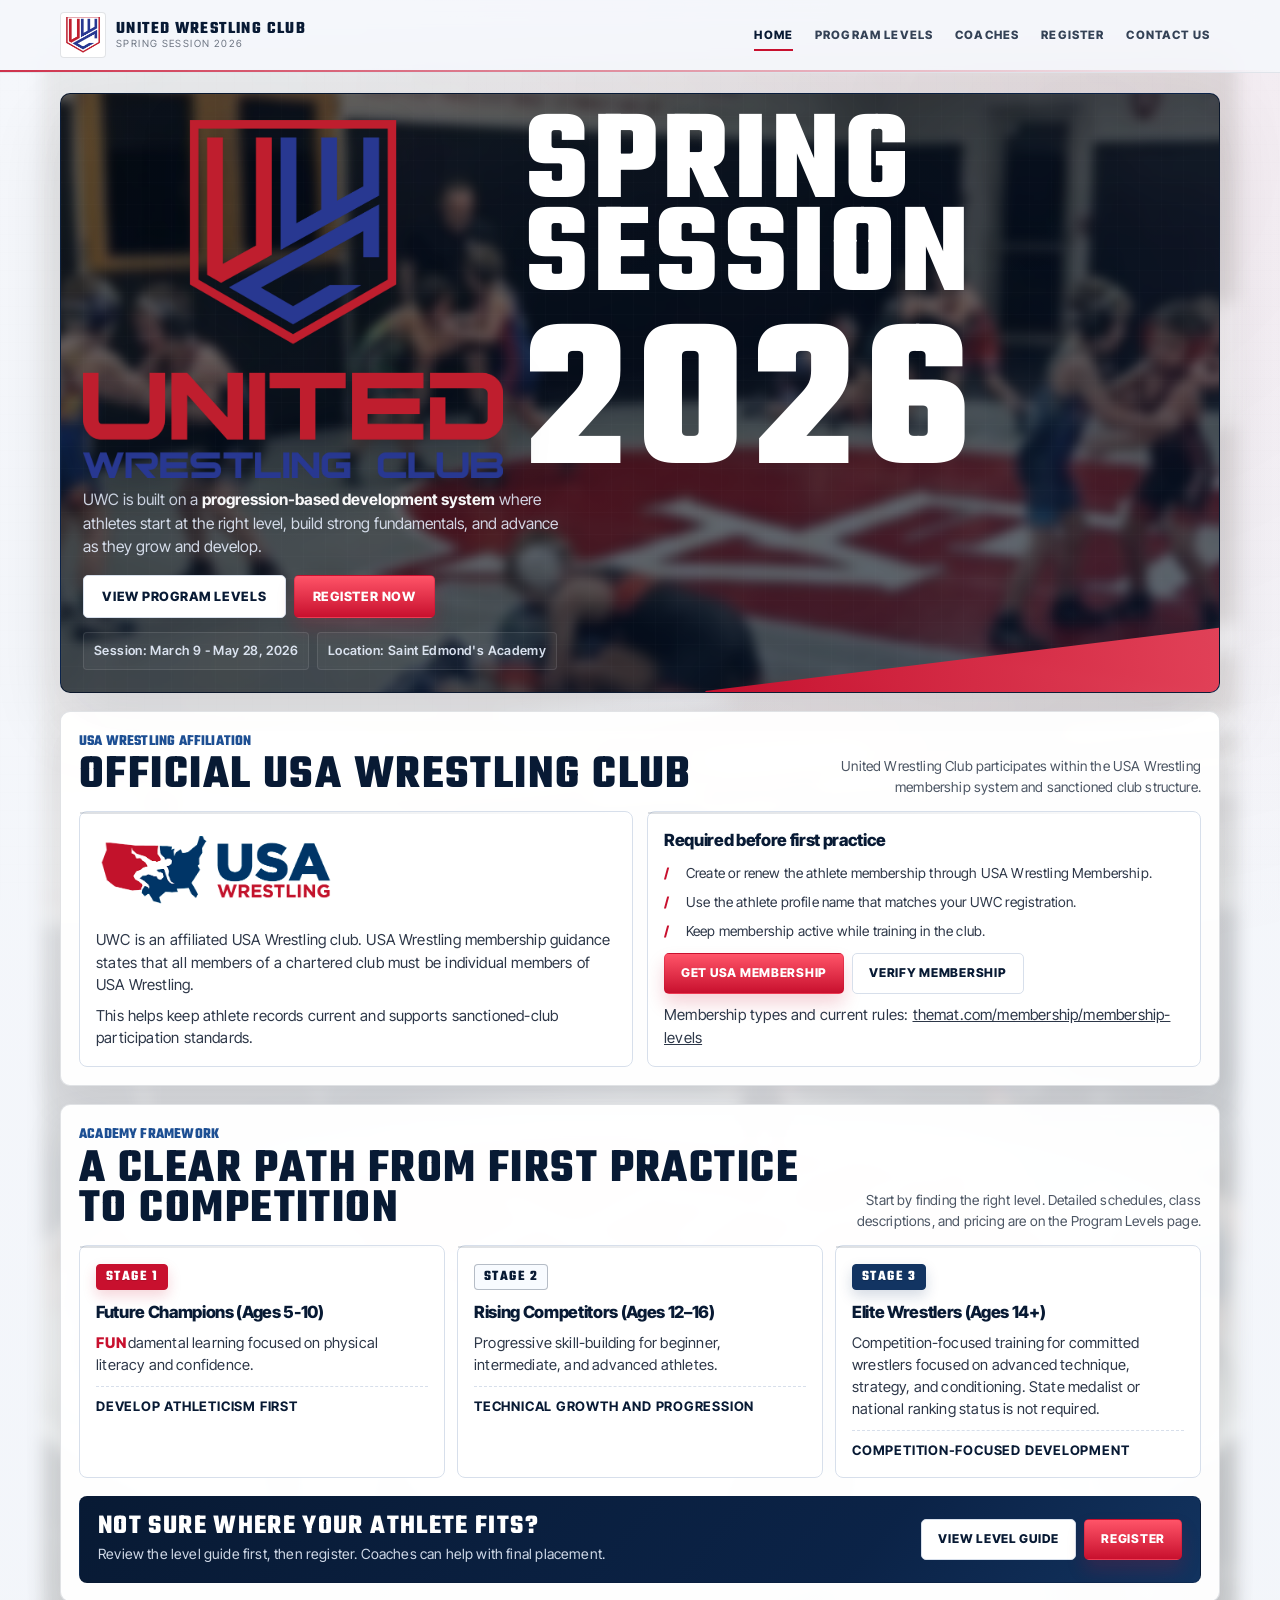
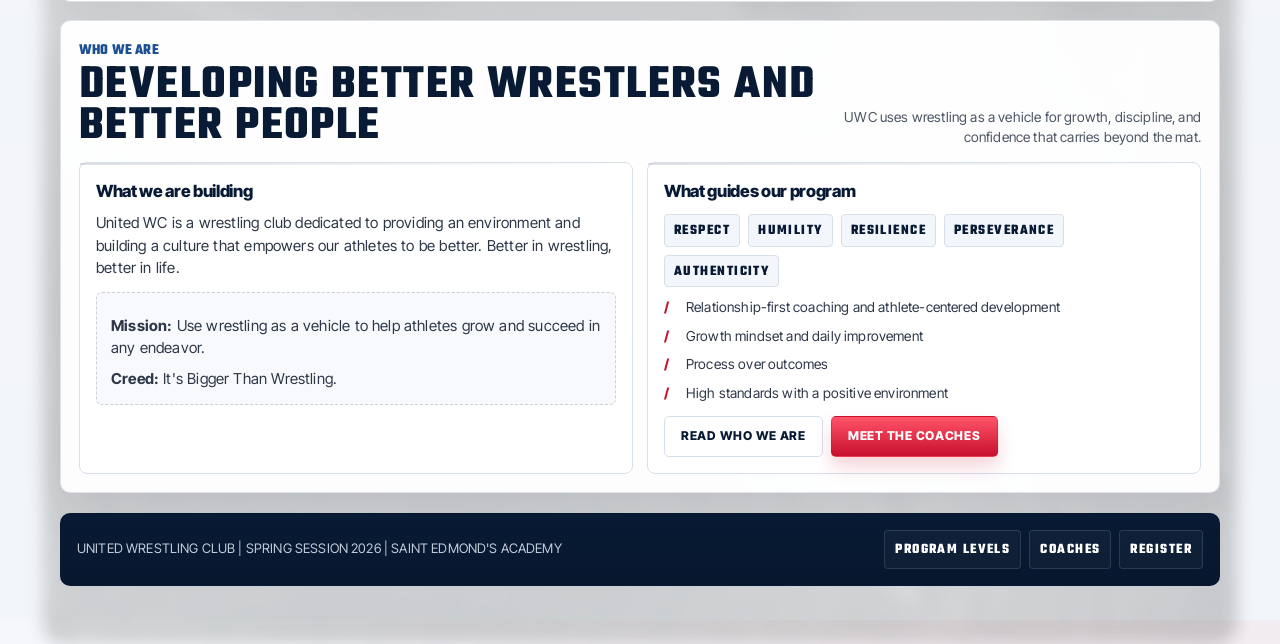
==== commit a3b07adf: "Update Elite group copy to remove medalist/ranking requirement" ====
--- a/index.html
+++ b/index.html
@@ -18,7 +18,7 @@
   <link rel="icon" type="image/png" sizes="16x16" href="/assets/favicon-16.png?v=2" />
   <link rel="shortcut icon" href="/favicon.png?v=2" />
   <link rel="apple-touch-icon" sizes="180x180" href="/apple-touch-icon.png?v=2" />
-  <link rel="stylesheet" href="styles.css?v=usa-red-29" />
+  <link rel="stylesheet" href="styles.css?v=usa-red-30" />
 </head>
 <body>
   <header class="site-header">
@@ -159,8 +159,8 @@
           <span class="path-label path-label-blue">Stage 3</span>
           <h3>Elite Wrestlers (Ages 14+)</h3>
           <p>
-            High-performance training for committed wrestlers focused on advanced technique, strategy,
-            conditioning, and competition preparation.
+            Competition-focused training for committed wrestlers focused on advanced technique, strategy,
+            and conditioning. State medalist or national ranking status is not required.
           </p>
           <div class="time">Competition-focused development</div>
         </article>
--- a/styles.css
+++ b/styles.css
@@ -1170,6 +1170,10 @@
   object-position: center 18%;
 }
 
+.coach-photo-zach {
+  object-position: center 12%;
+}
+
 .coach-role {
   margin: 0 0 4px;
   font-family: "Teko", sans-serif;
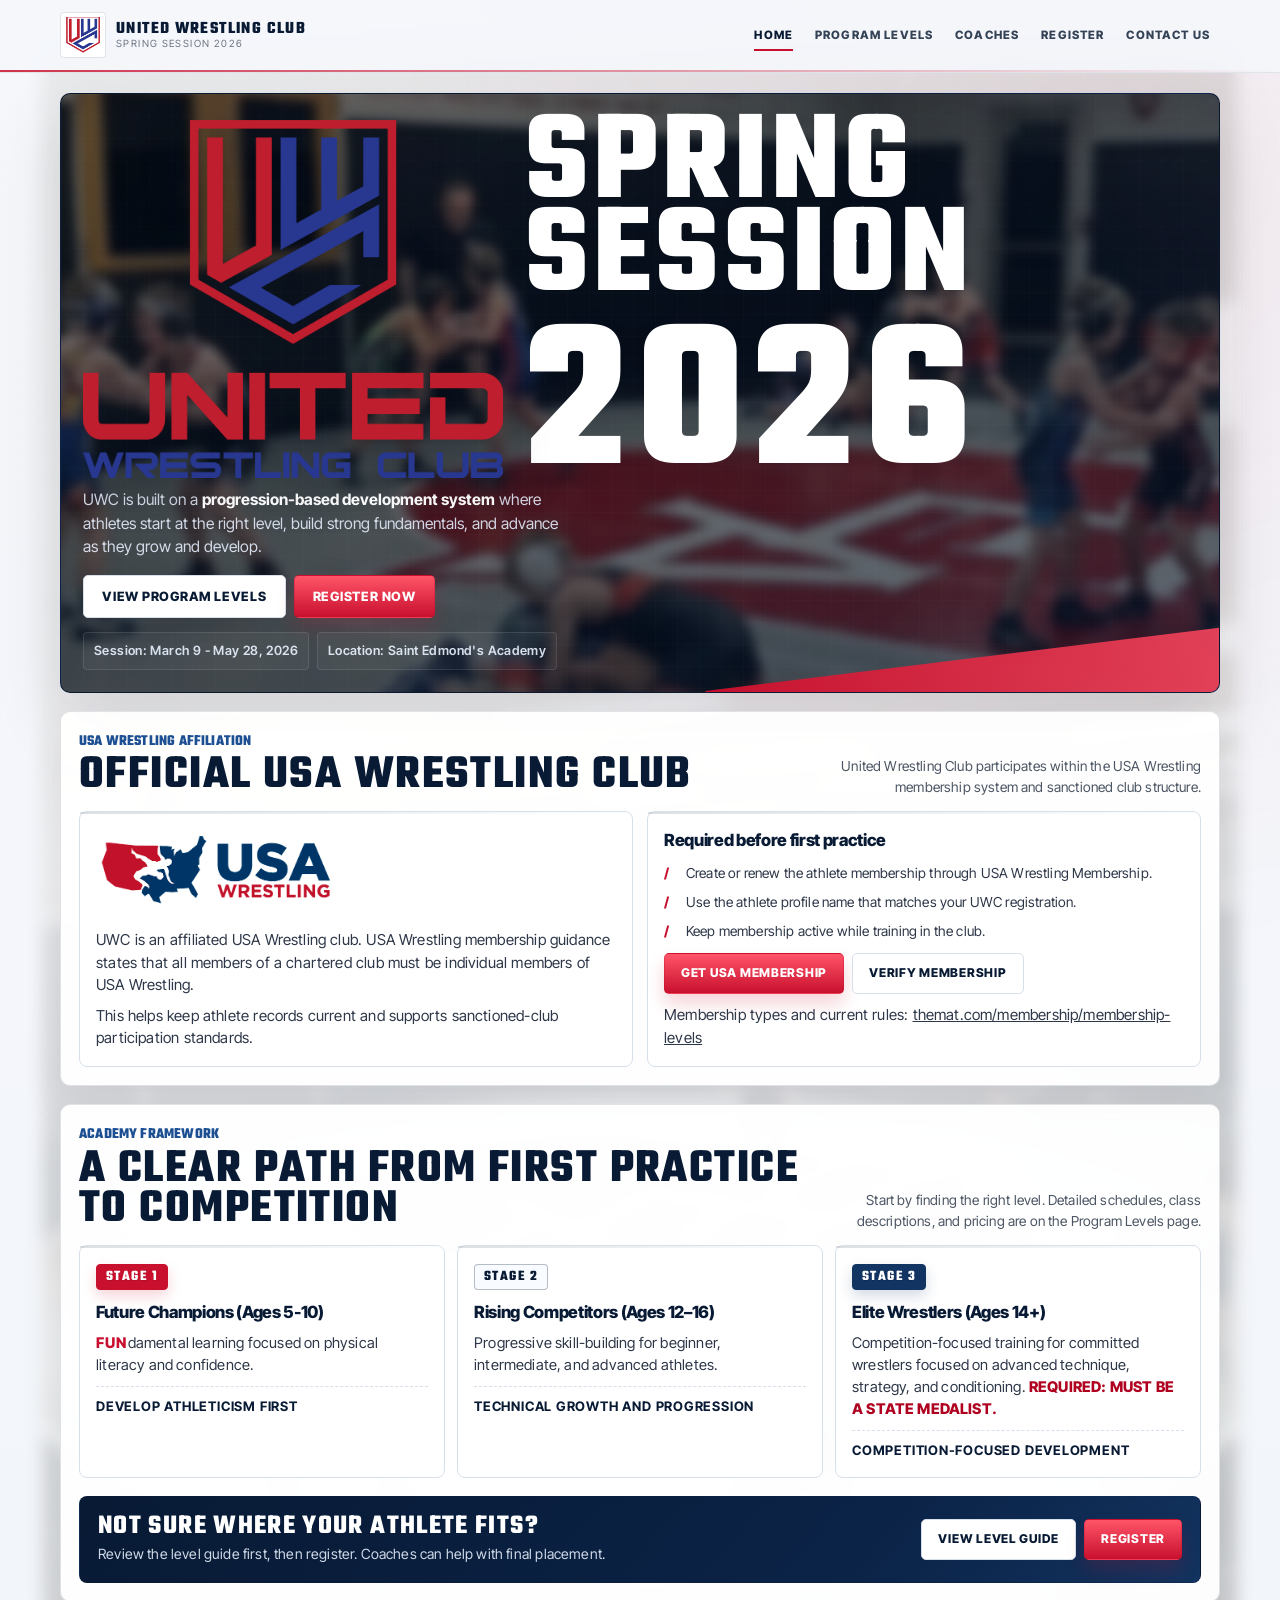
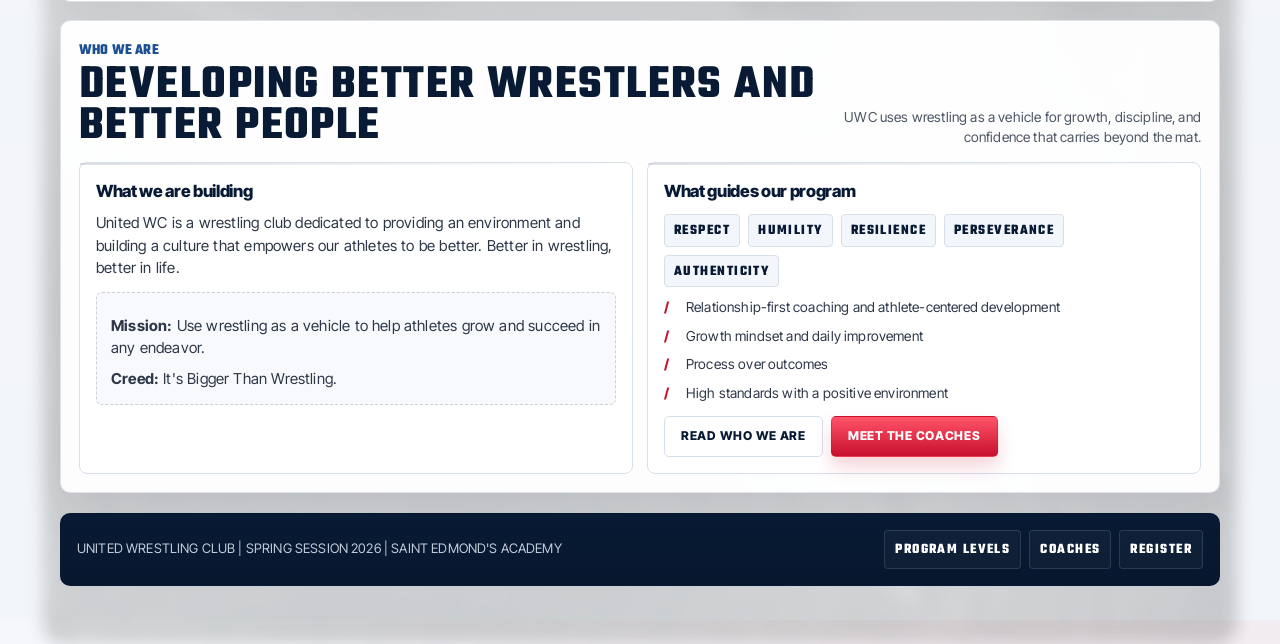
==== commit bd298627: "Clarify Elite requirement as state medalist with red emphasis" ====
--- a/index.html
+++ b/index.html
@@ -160,7 +160,8 @@
           <h3>Elite Wrestlers (Ages 14+)</h3>
           <p>
             Competition-focused training for committed wrestlers focused on advanced technique, strategy,
-            and conditioning. State medalist or national ranking status is not required.
+            and conditioning.
+            <span class="requirement-alert">Required: Must be a state medalist.</span>
           </p>
           <div class="time">Competition-focused development</div>
         </article>
--- a/styles.css
+++ b/styles.css
@@ -3300,6 +3300,12 @@
   text-decoration: underline;
 }
 
+.requirement-alert {
+  color: #b00020;
+  font-weight: 800;
+  text-transform: uppercase;
+}
+
 @media (max-width: 860px) {
   .contact-support-shell {
     grid-template-columns: 1fr;
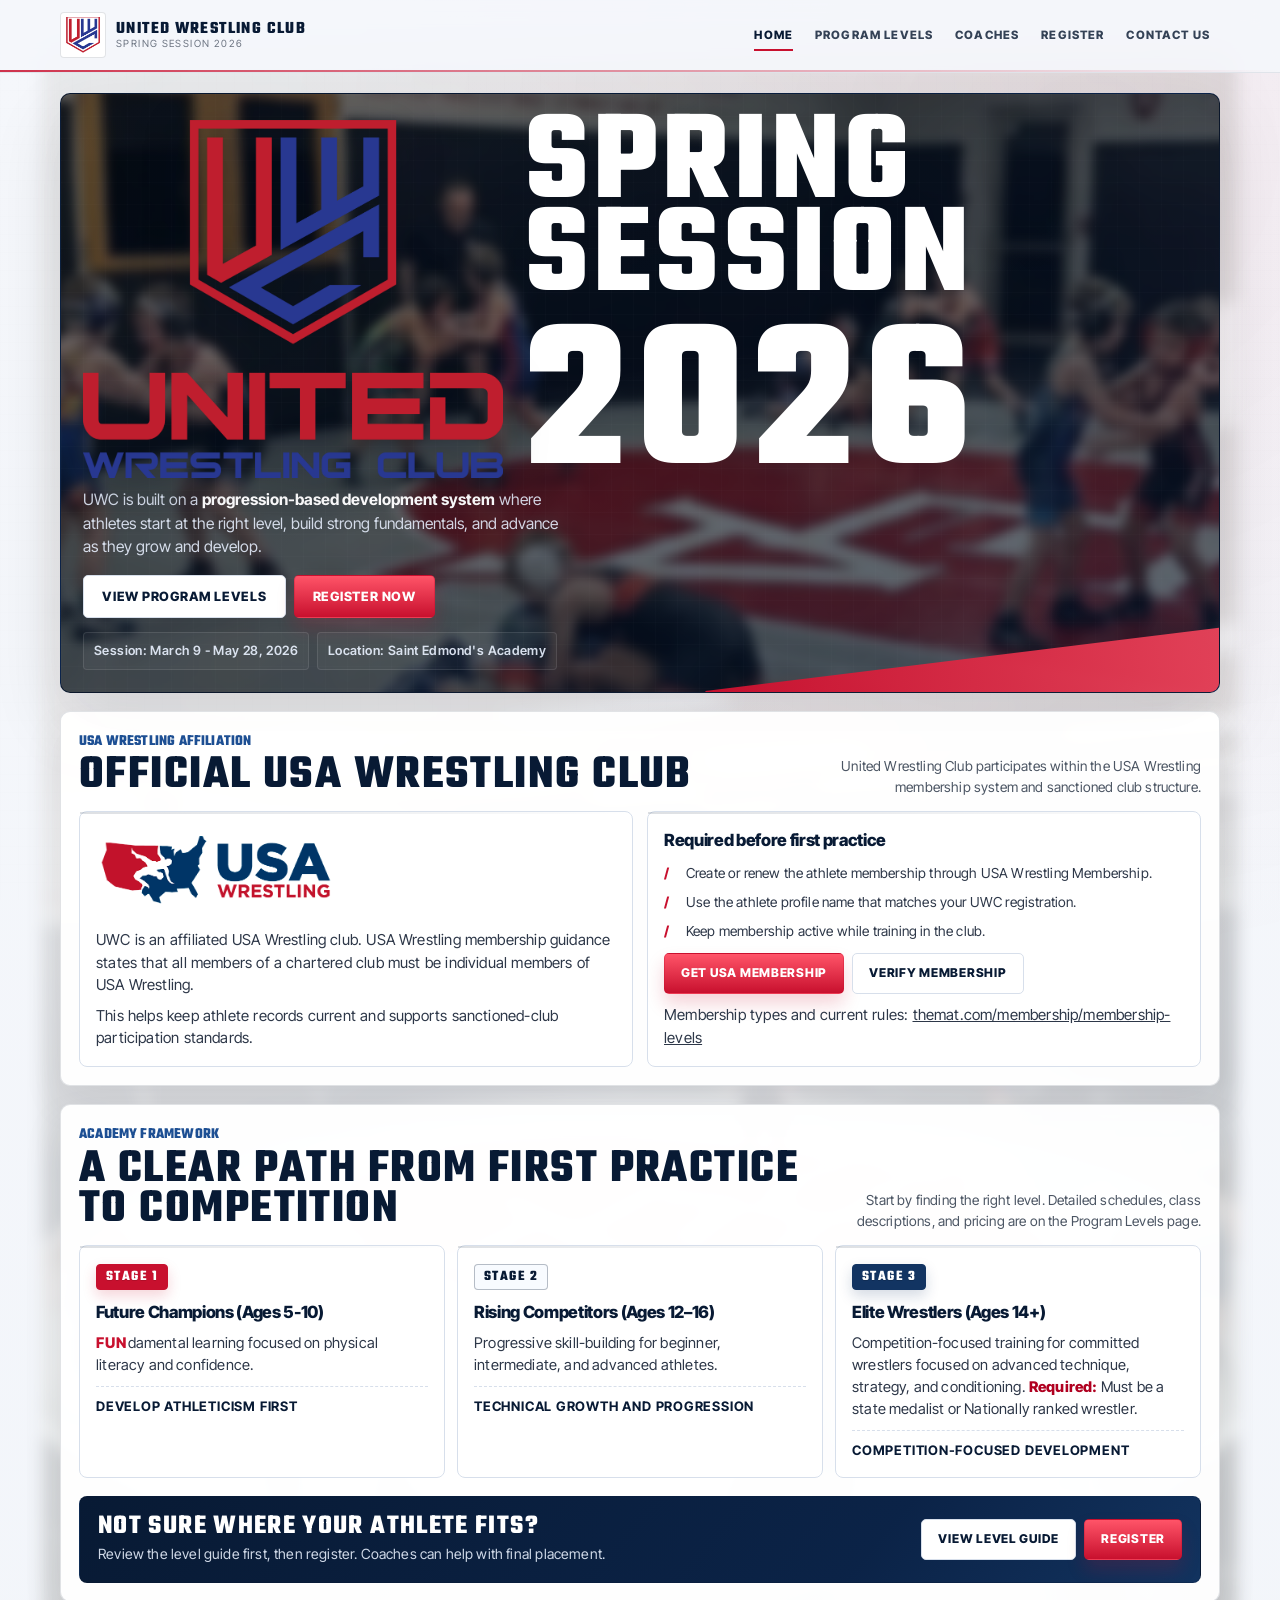
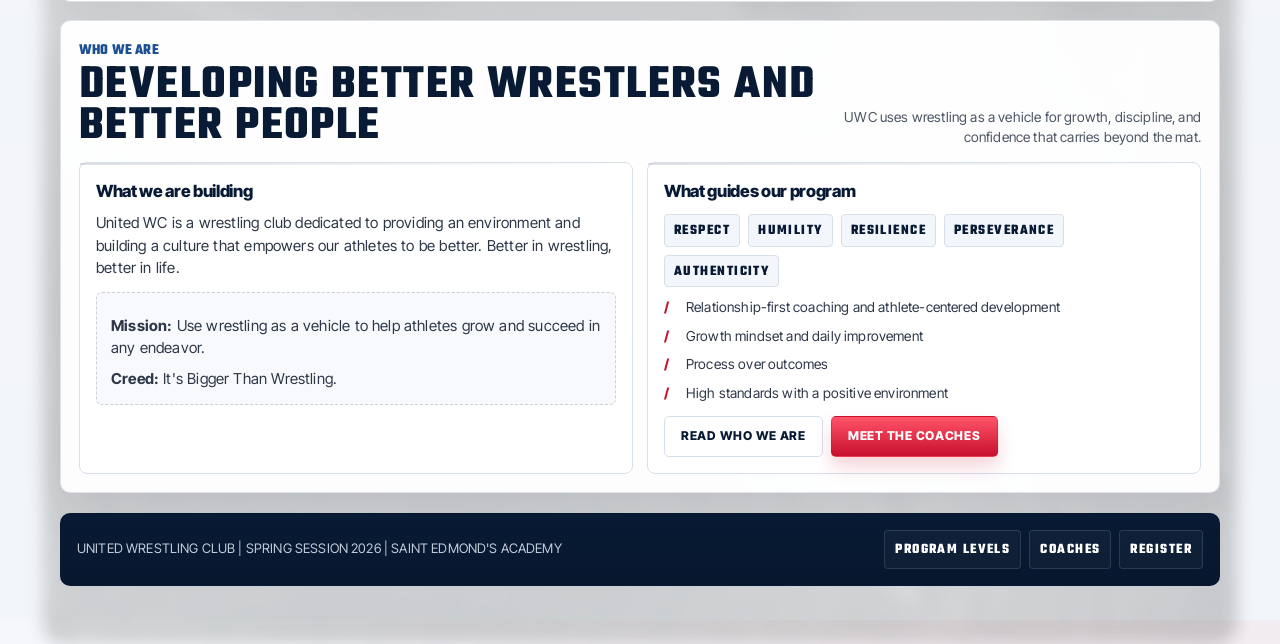
==== commit f9edeb13: "Update Elite requirement copy and highlight only Required label" ====
--- a/index.html
+++ b/index.html
@@ -161,7 +161,7 @@
           <p>
             Competition-focused training for committed wrestlers focused on advanced technique, strategy,
             and conditioning.
-            <span class="requirement-alert">Required: Must be a state medalist.</span>
+            <span class="requirement-label">Required:</span> Must be a state medalist or Nationally ranked wrestler.
           </p>
           <div class="time">Competition-focused development</div>
         </article>
--- a/styles.css
+++ b/styles.css
@@ -3300,10 +3300,9 @@
   text-decoration: underline;
 }
 
-.requirement-alert {
+.requirement-label {
   color: #b00020;
   font-weight: 800;
-  text-transform: uppercase;
 }
 
 @media (max-width: 860px) {
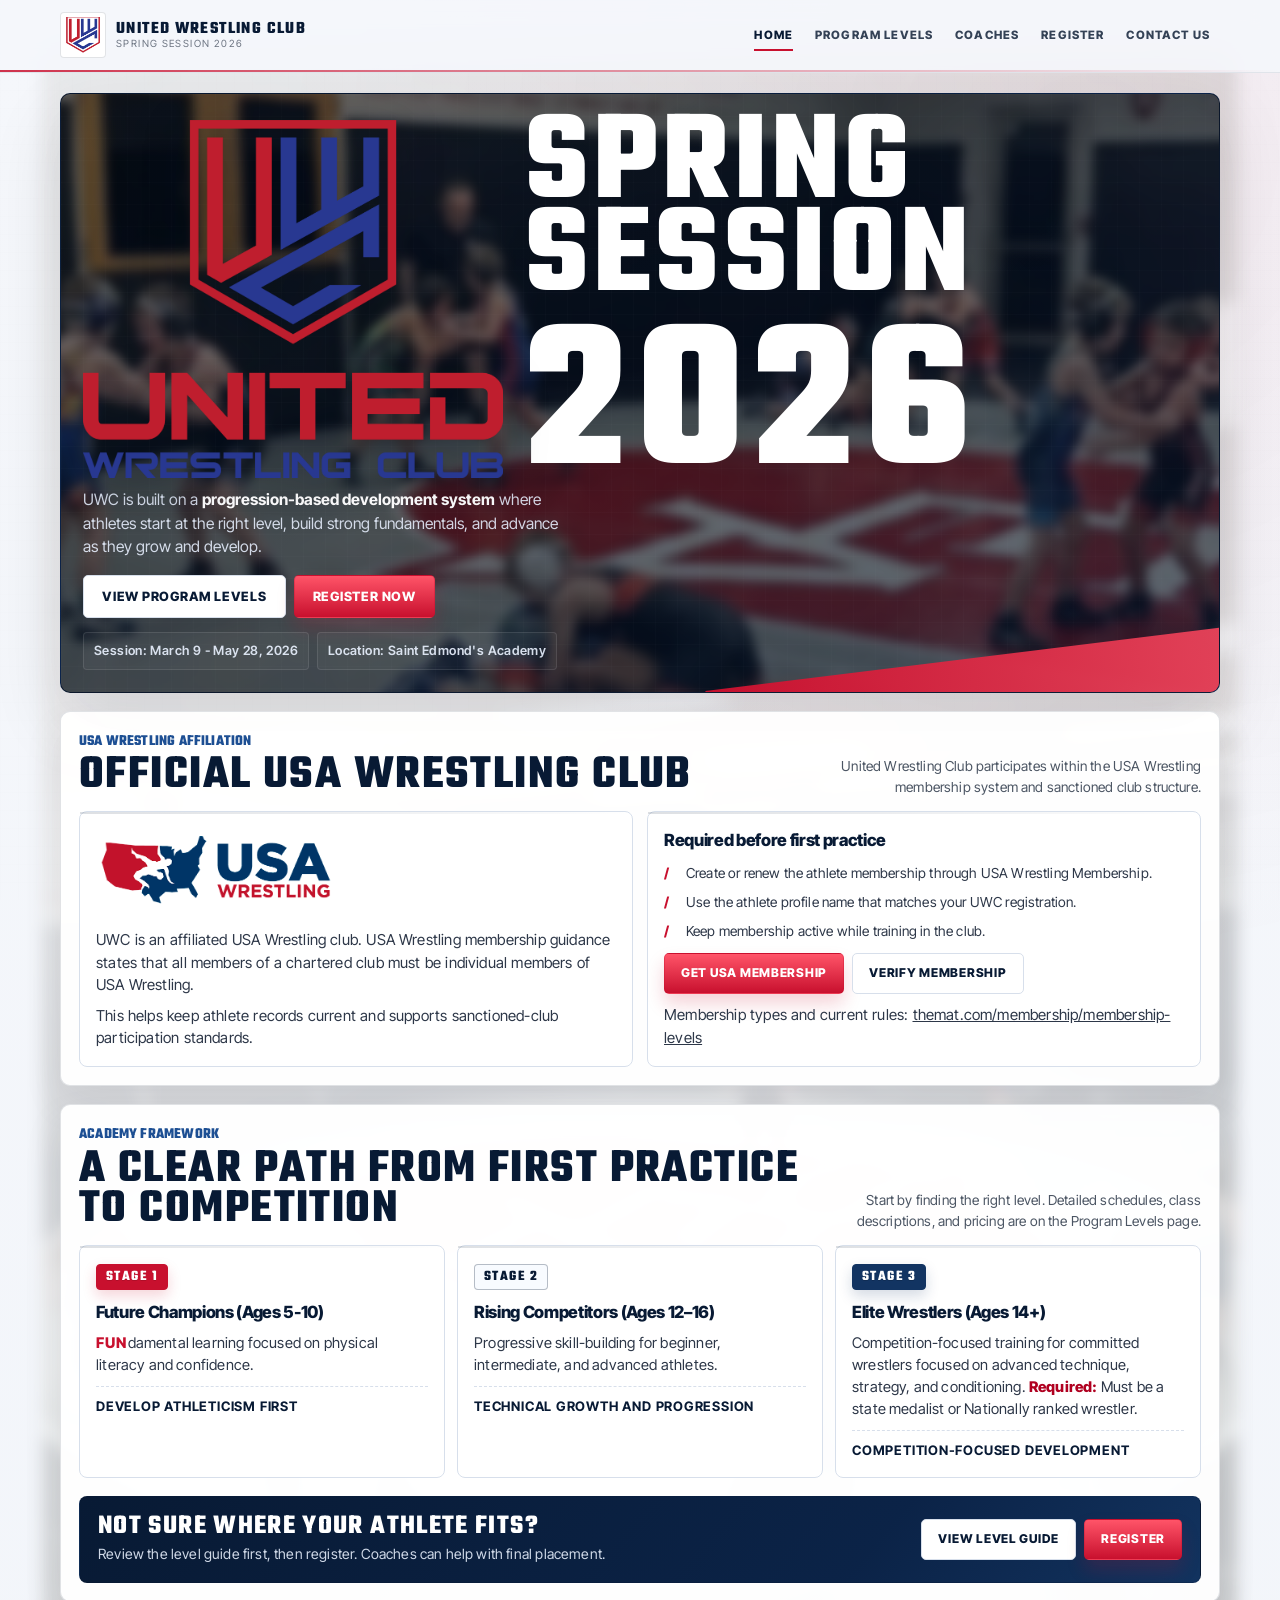
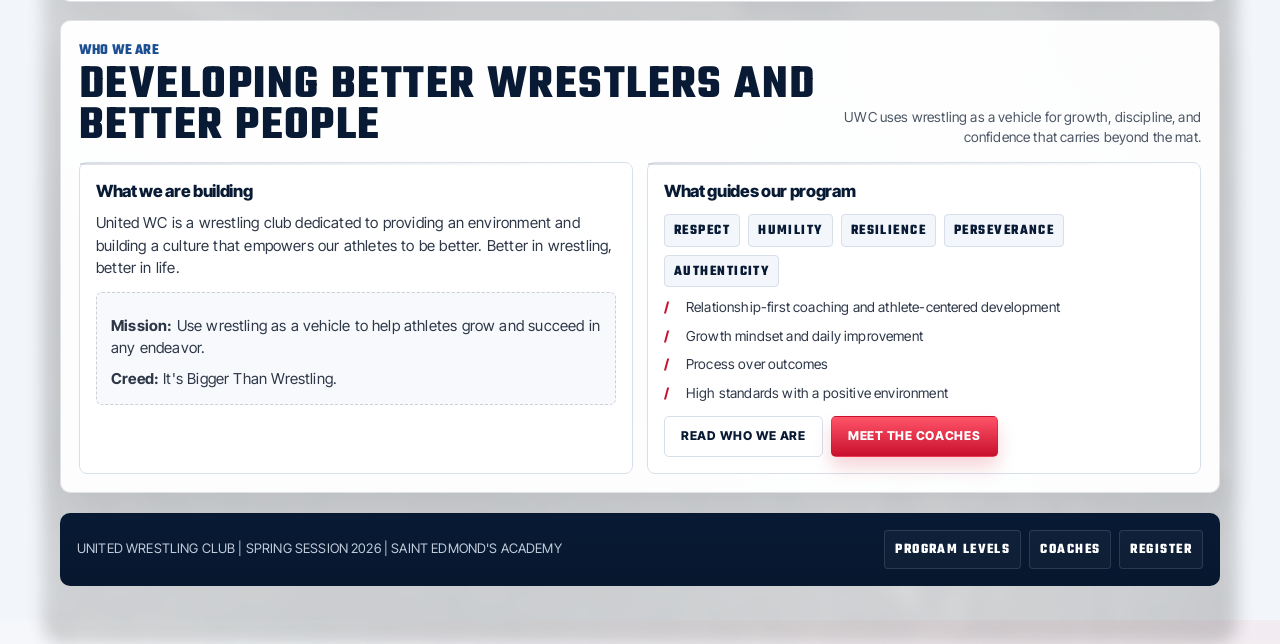
==== commit 2a57a290: "Adjust Foundation watermark to CLOSED and fit card" ====
--- a/index.html
+++ b/index.html
@@ -18,7 +18,7 @@
   <link rel="icon" type="image/png" sizes="16x16" href="/assets/favicon-16.png?v=2" />
   <link rel="shortcut icon" href="/favicon.png?v=2" />
   <link rel="apple-touch-icon" sizes="180x180" href="/apple-touch-icon.png?v=2" />
-  <link rel="stylesheet" href="styles.css?v=usa-red-30" />
+  <link rel="stylesheet" href="styles.css?v=usa-red-33" />
 </head>
 <body>
   <header class="site-header">
--- a/styles.css
+++ b/styles.css
@@ -799,6 +799,11 @@
   overflow: hidden;
 }
 
+.schedule-card-closed {
+  border-color: rgba(200, 16, 46, 0.46);
+  background: linear-gradient(180deg, #fff9fa, #fff3f5);
+}
+
 .schedule-card::before {
   content: "";
   position: absolute;
@@ -807,6 +812,34 @@
   background: var(--orange-500);
 }
 
+.schedule-card-closed::before {
+  background: #c8102e;
+}
+
+.schedule-watermark {
+  position: absolute;
+  left: 50%;
+  top: 50%;
+  width: 145%;
+  text-align: center;
+  font-family: "Bebas Neue", sans-serif;
+  font-size: clamp(2rem, 5.4vw, 3.2rem);
+  font-weight: 800;
+  letter-spacing: 0.14em;
+  line-height: 1;
+  white-space: nowrap;
+  color: rgba(200, 16, 46, 0.38);
+  transform: translate(-50%, -50%) rotate(-28deg);
+  text-transform: uppercase;
+  filter: blur(0.8px);
+  text-shadow:
+    0 0 8px rgba(200, 16, 46, 0.22),
+    0 0 18px rgba(200, 16, 46, 0.12);
+  -webkit-text-stroke: 1px rgba(200, 16, 46, 0.28);
+  pointer-events: none;
+  z-index: 3;
+}
+
 .schedule-card h3 {
   margin: 0;
   color: var(--navy-900);
@@ -831,6 +864,26 @@
   margin-top: 6px;
   color: var(--ink-700);
   font-size: 0.9rem;
+}
+
+.group-oval {
+  width: 24px;
+  height: 14px;
+  border-radius: 999px;
+  margin-top: 10px;
+}
+
+.group-oval-red {
+  background: #ef4444;
+}
+
+.group-oval-white {
+  background: #ffffff;
+  border: 1px solid #94a3b8;
+}
+
+.group-oval-blue {
+  background: #3b82f6;
 }
 
 .spots-line {
@@ -3305,6 +3358,41 @@
   font-weight: 800;
 }
 
+.success-spotlight {
+  margin-top: 16px;
+  padding: 16px;
+  border: 2px solid #c8102e;
+  border-radius: 14px;
+  background: #fff5f7;
+  box-shadow: 0 10px 26px rgba(200, 16, 46, 0.16);
+}
+
+.success-spotlight-kicker {
+  margin: 0;
+  color: #7f1d1d;
+  font-family: "Teko", sans-serif;
+  letter-spacing: 0.1em;
+  text-transform: uppercase;
+  font-size: 1rem;
+}
+
+.success-spotlight h2 {
+  margin: 4px 0 8px;
+  color: #7f1d1d;
+  font-family: "Teko", sans-serif;
+  letter-spacing: 0.04em;
+  text-transform: uppercase;
+  font-size: clamp(2rem, 5.4vw, 3.6rem);
+  line-height: 0.95;
+}
+
+.success-spotlight p {
+  margin: 0 0 12px;
+  color: #5b1010;
+  font-size: 1rem;
+  font-weight: 700;
+}
+
 @media (max-width: 860px) {
   .contact-support-shell {
     grid-template-columns: 1fr;
